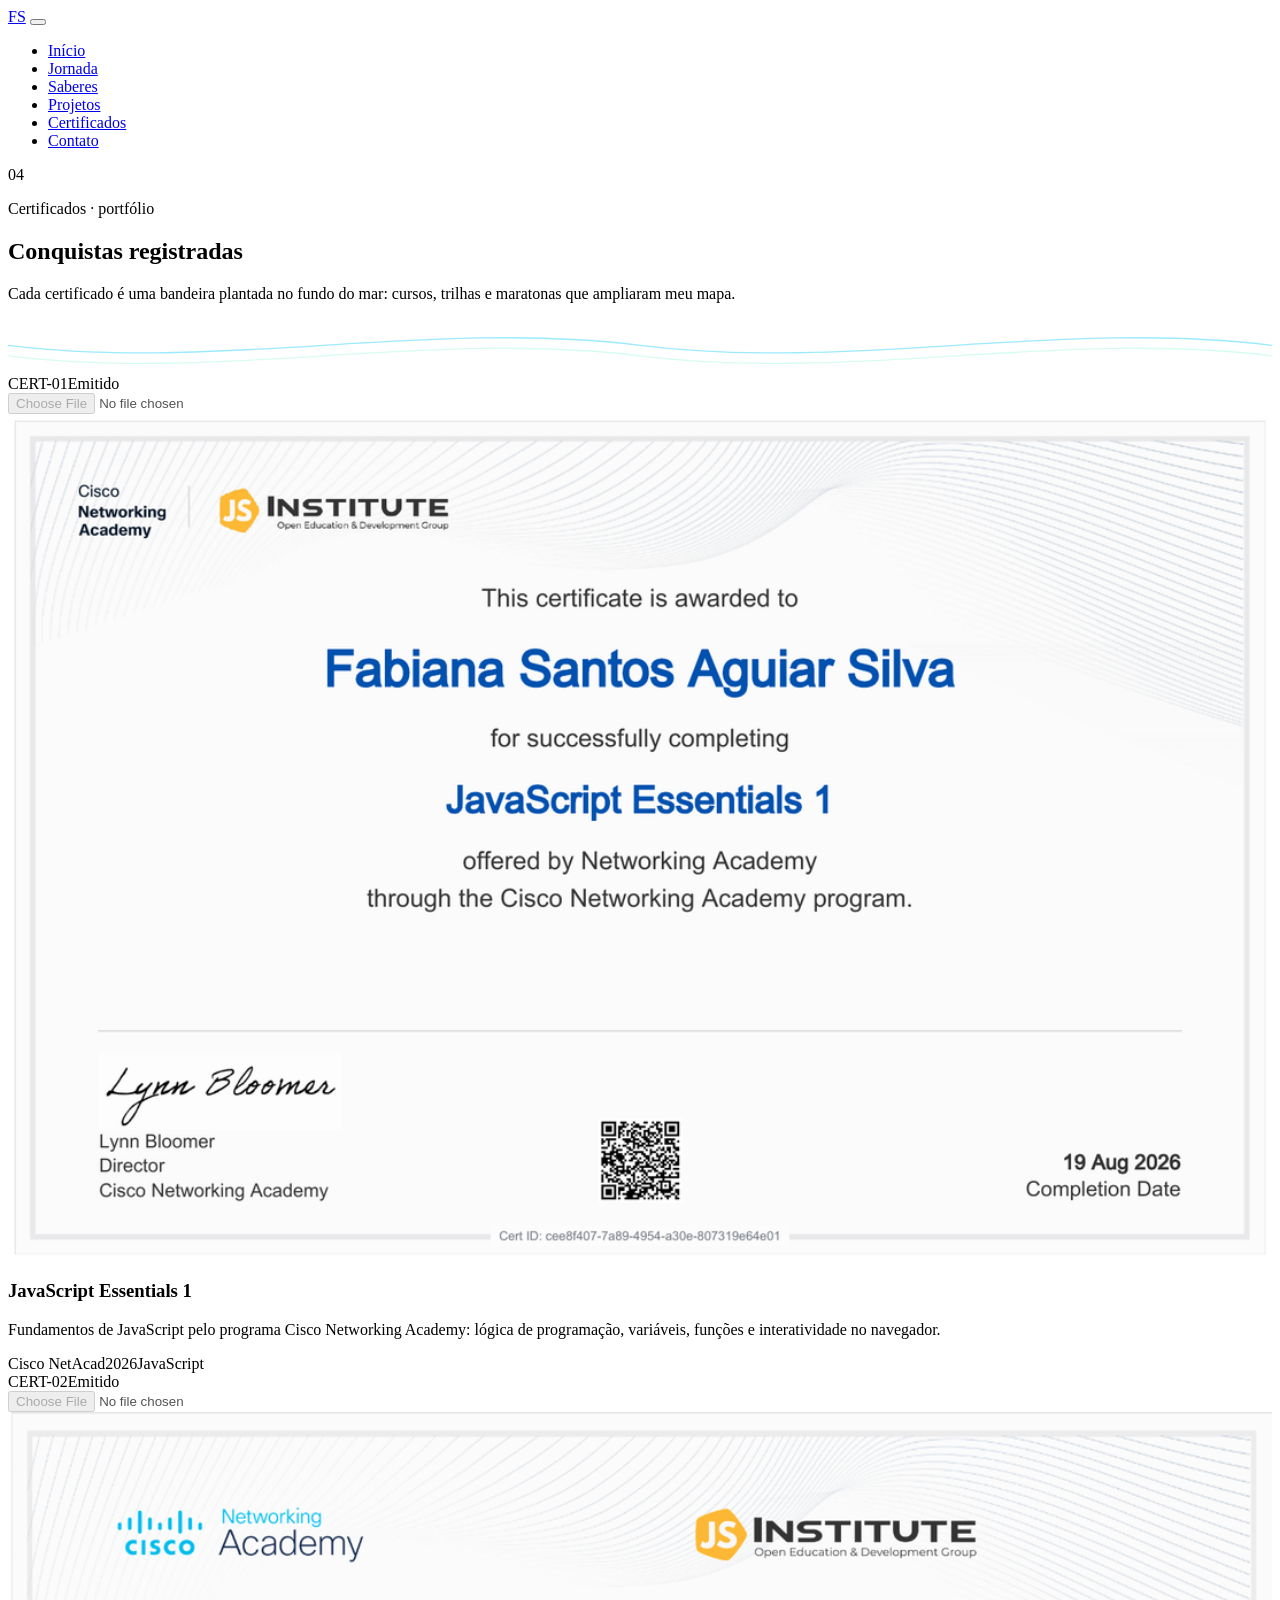
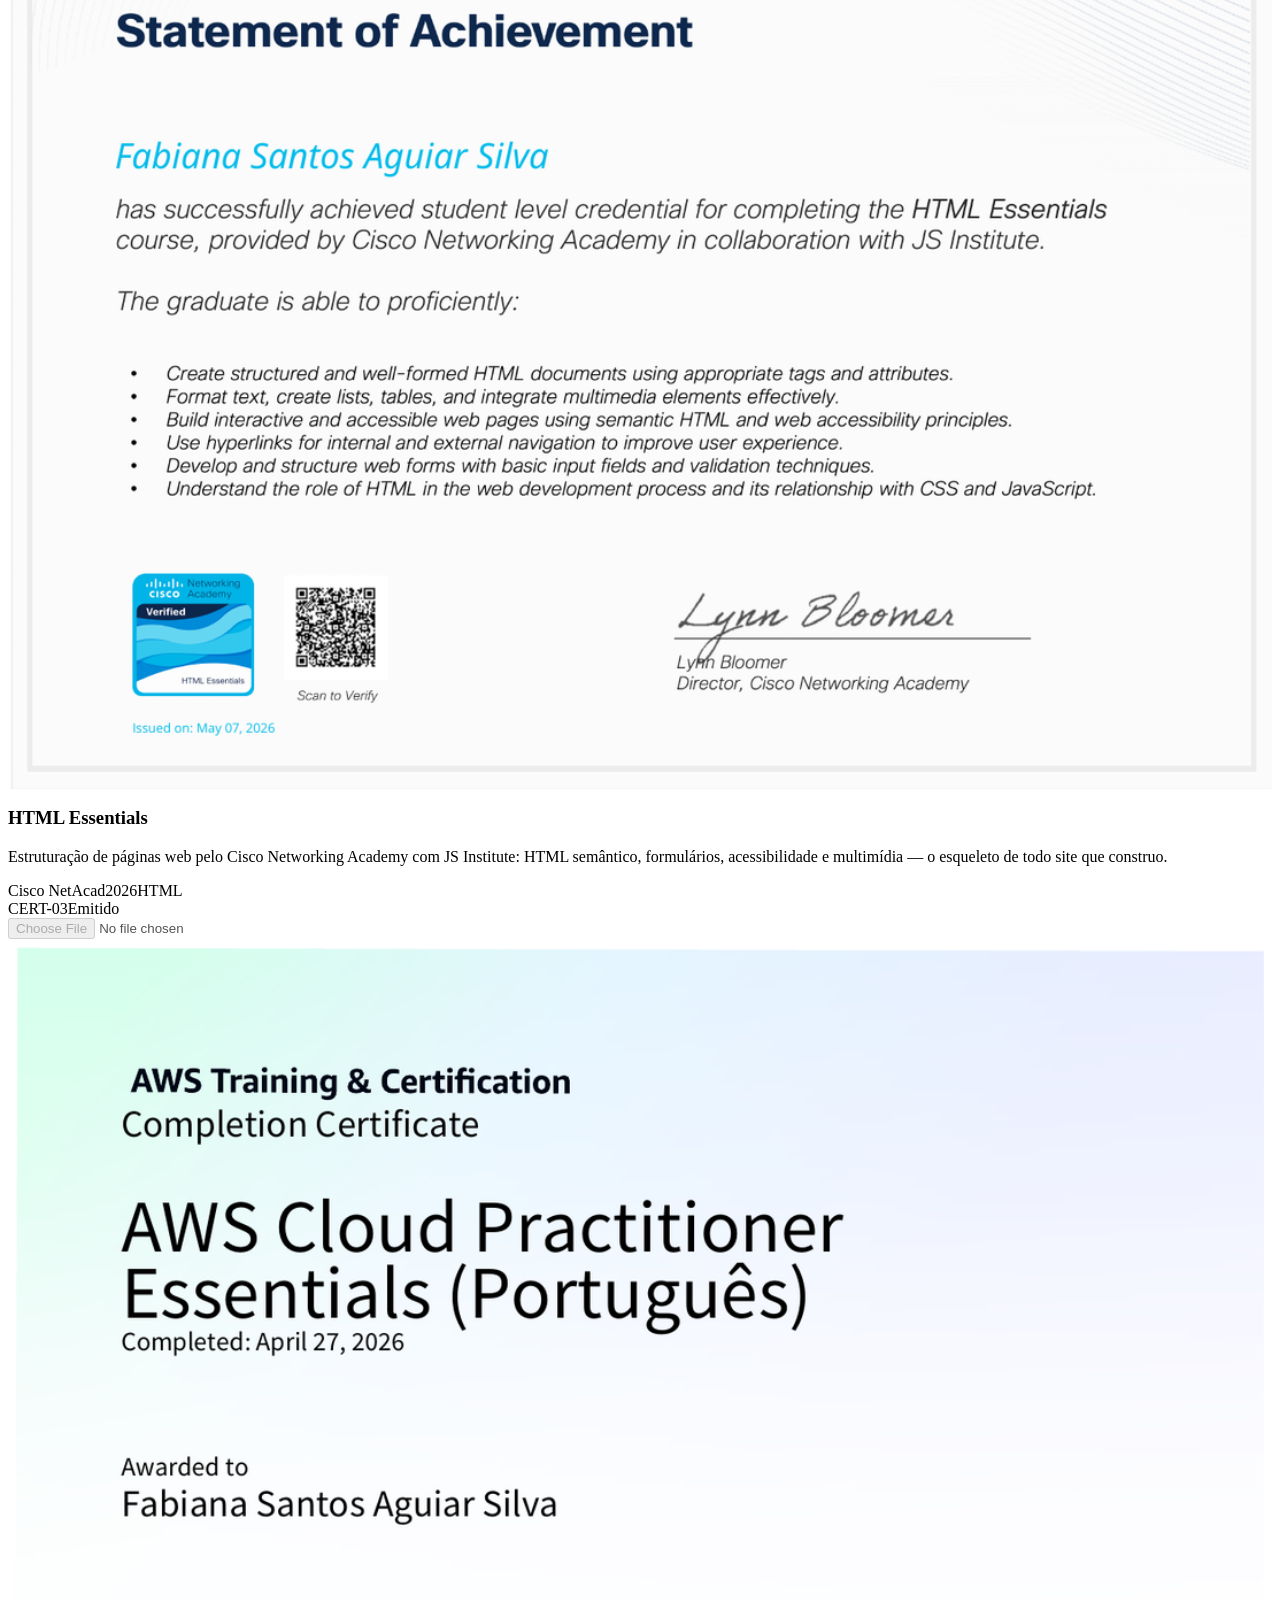
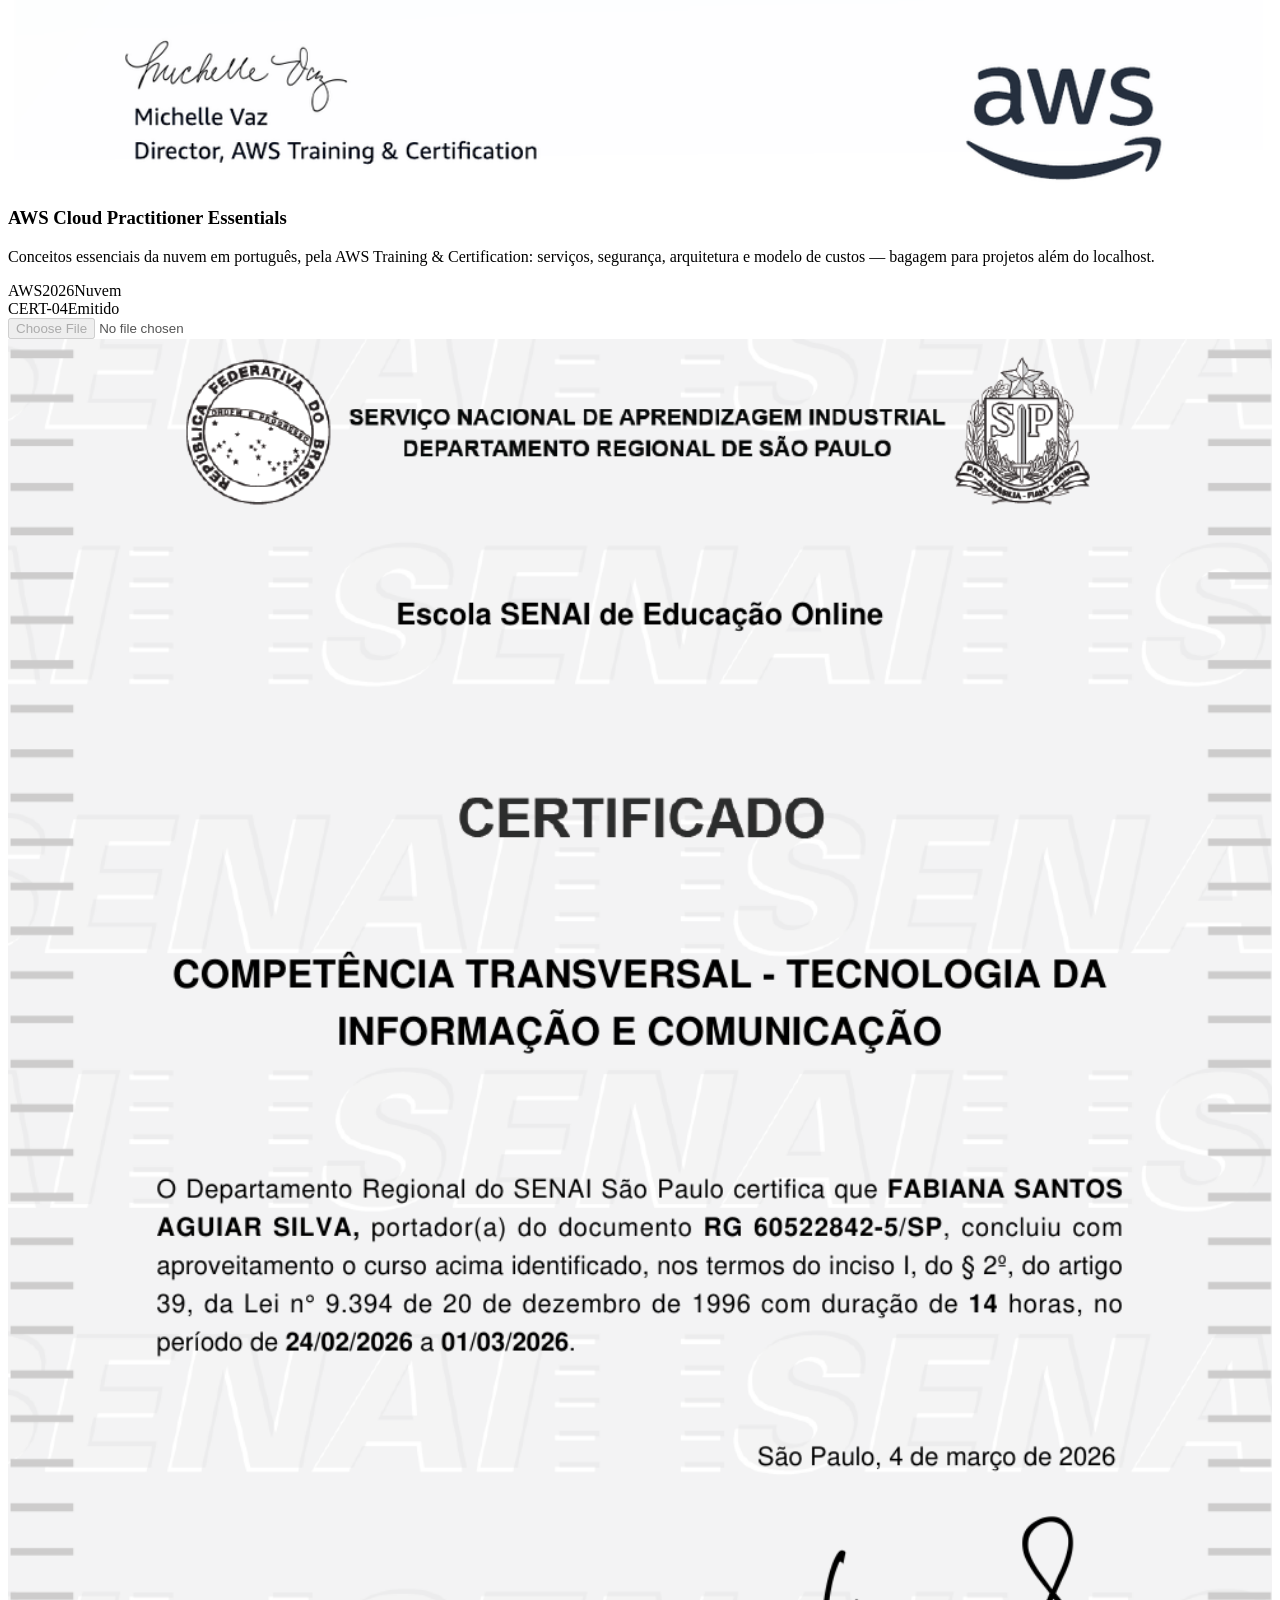
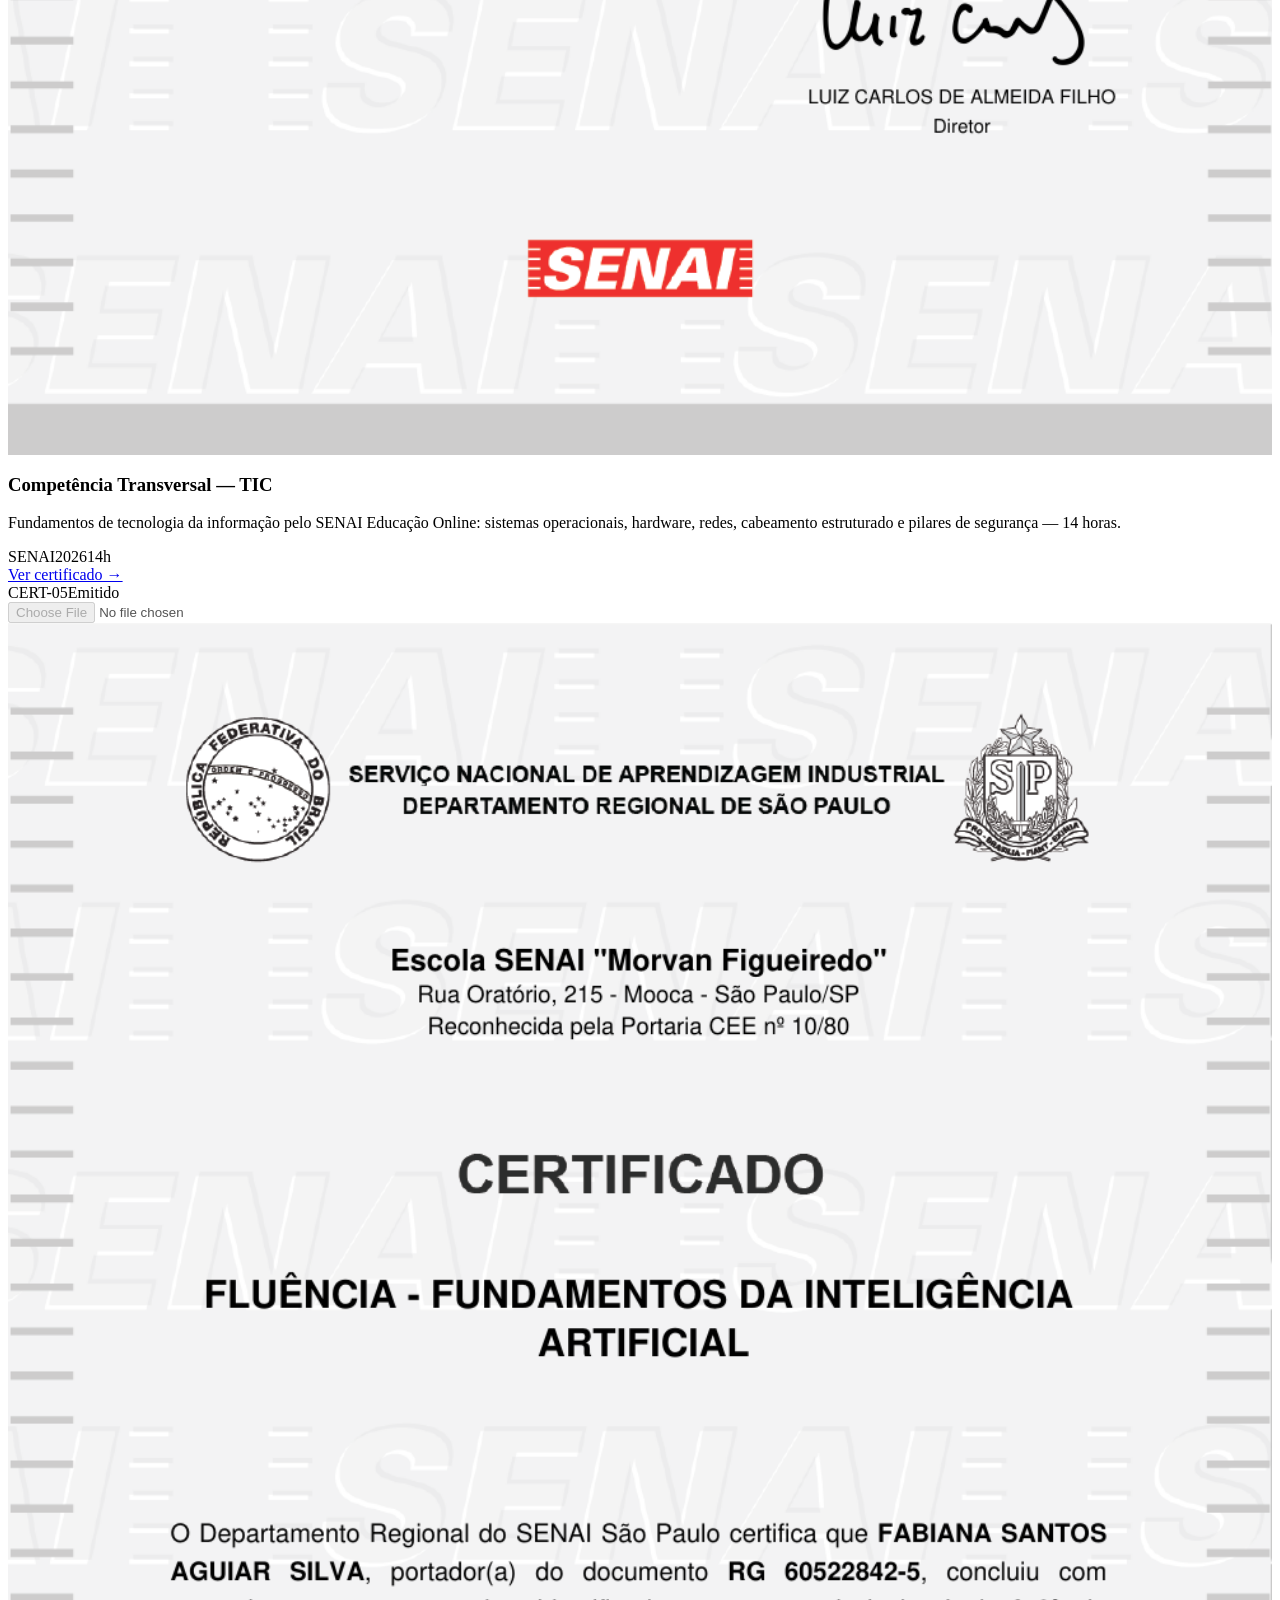
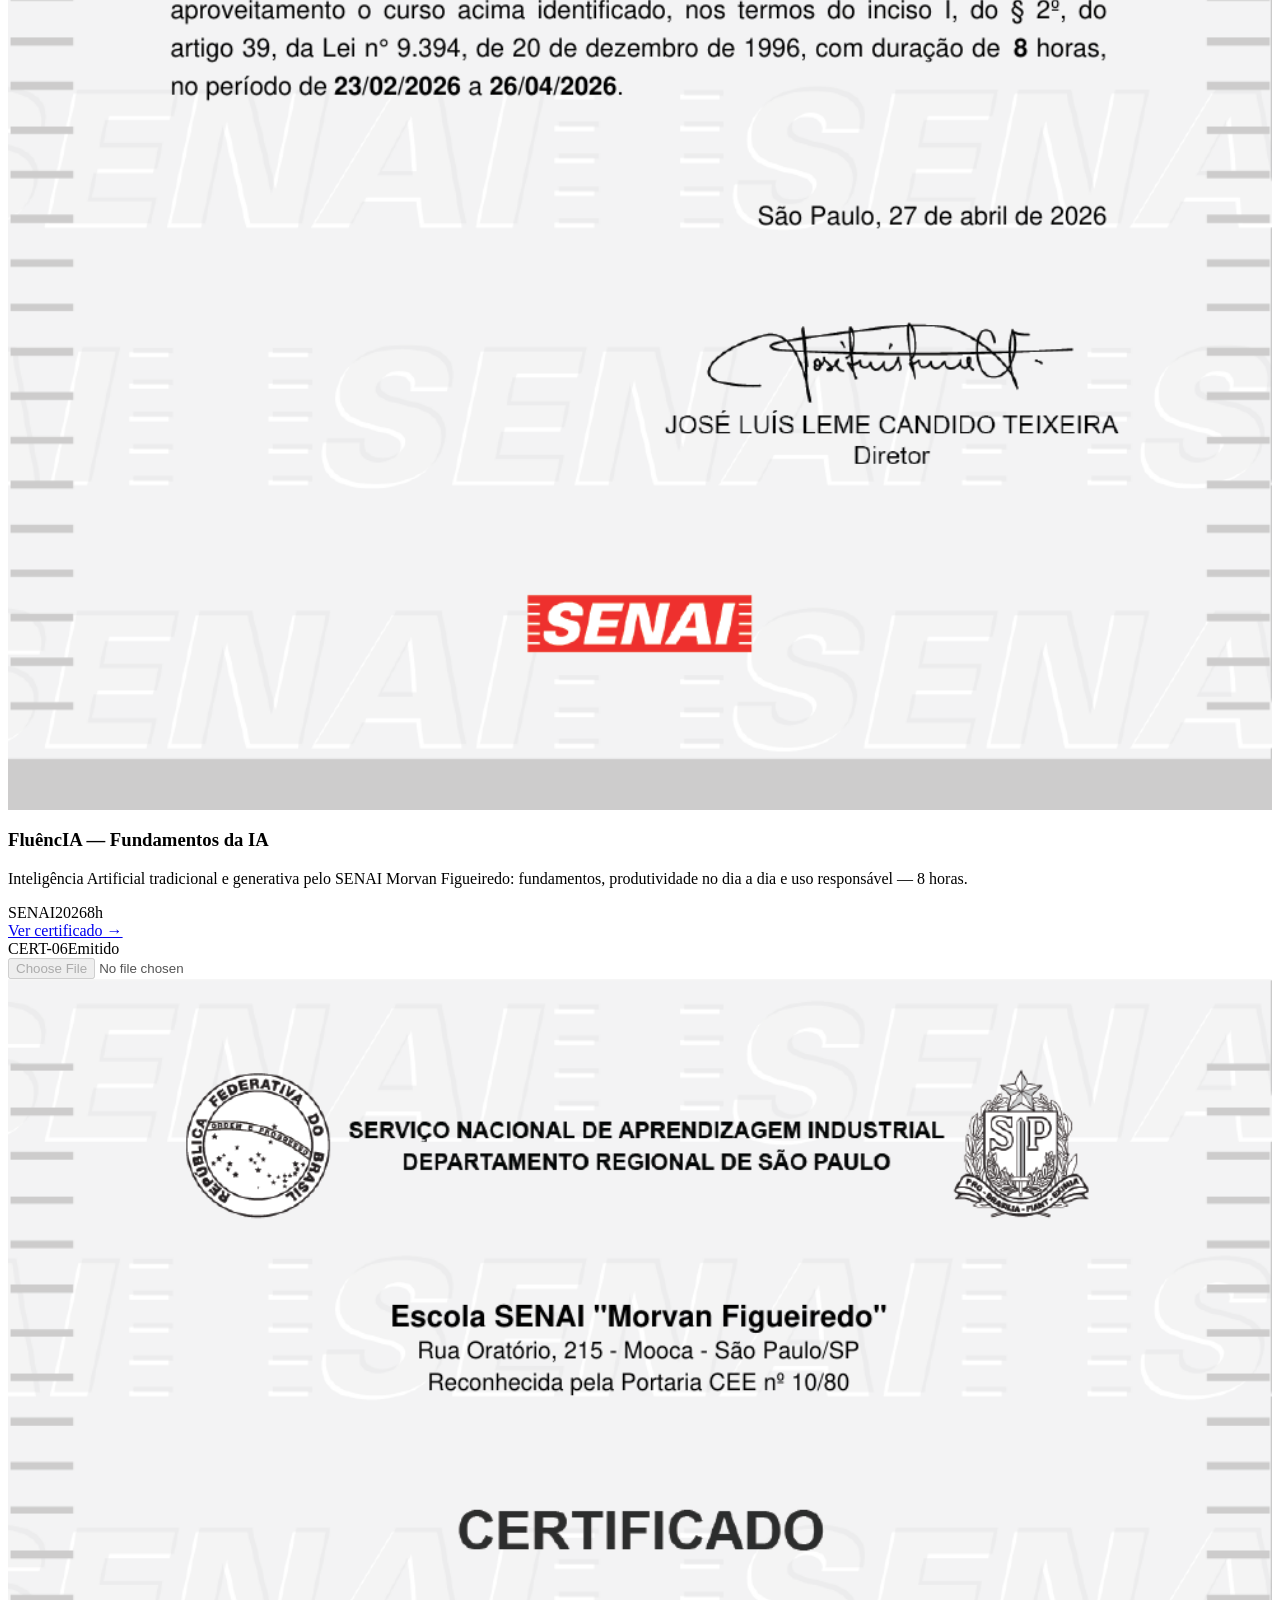
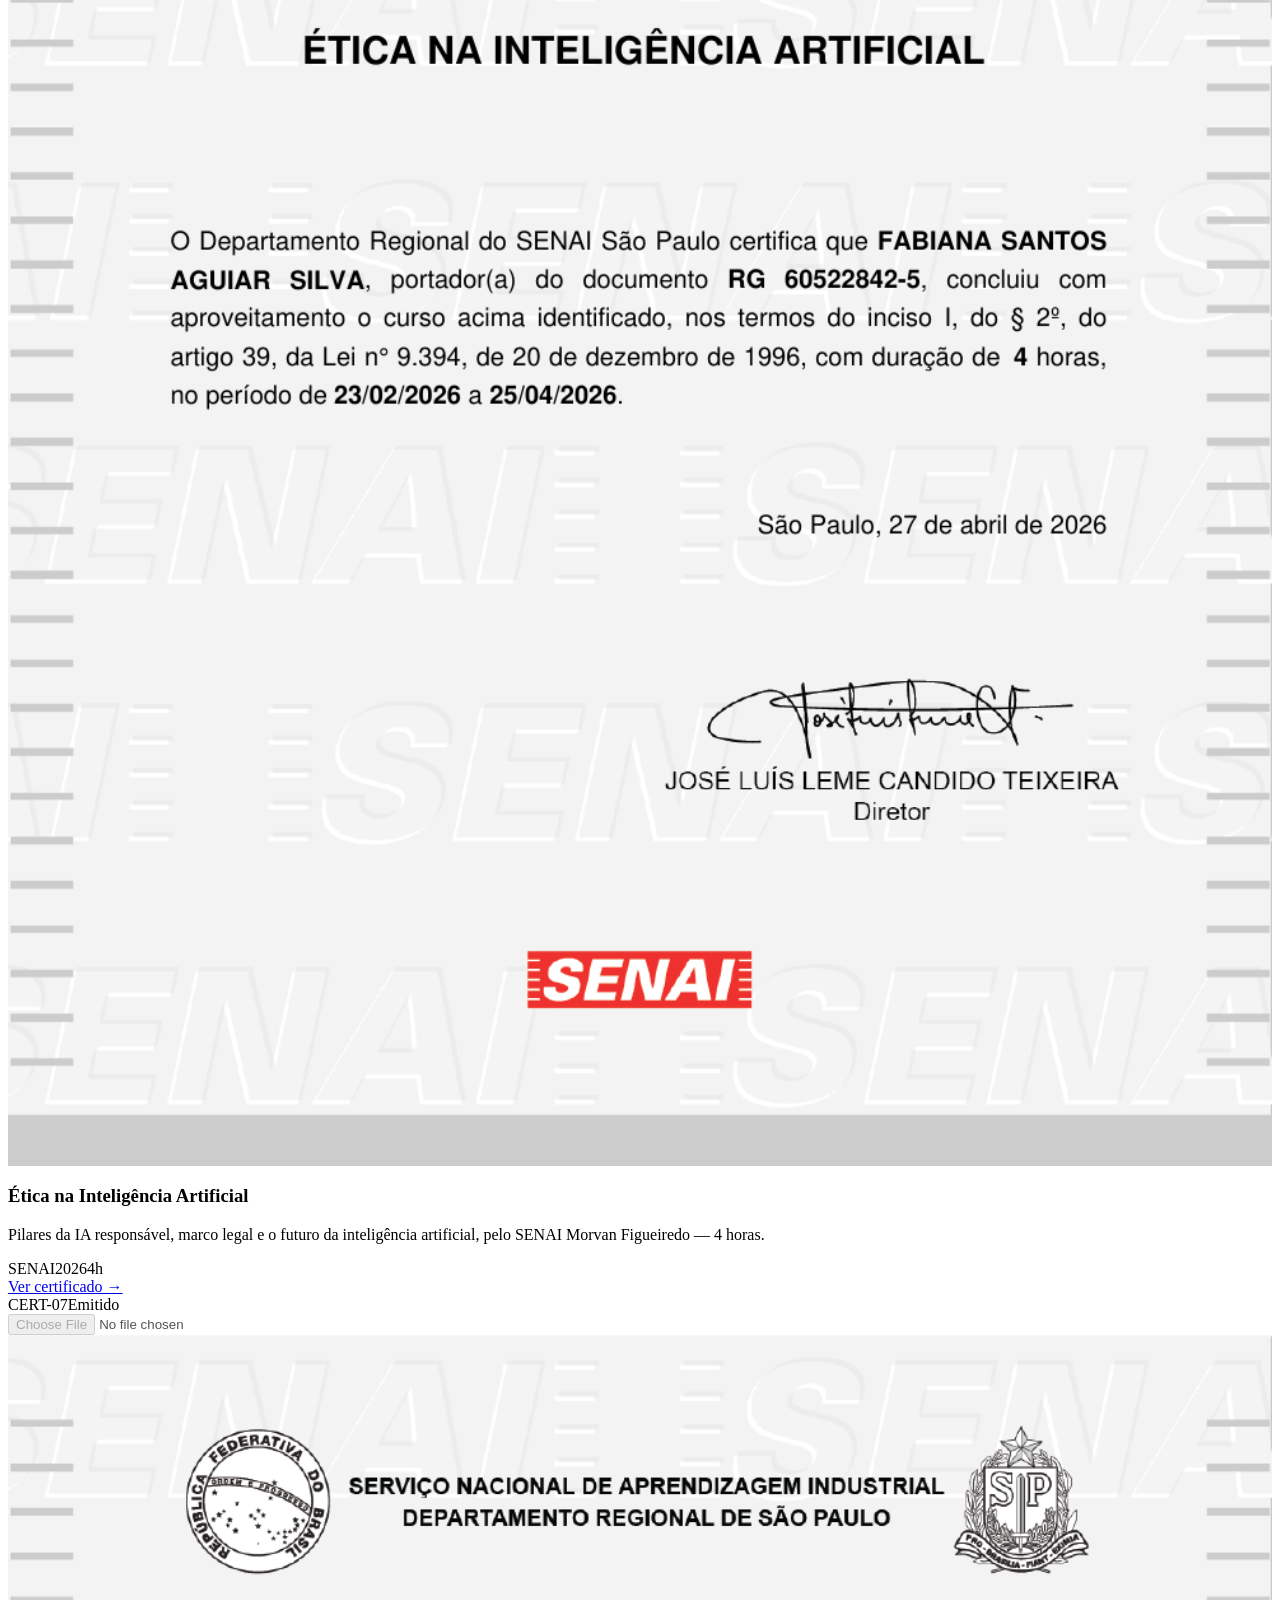
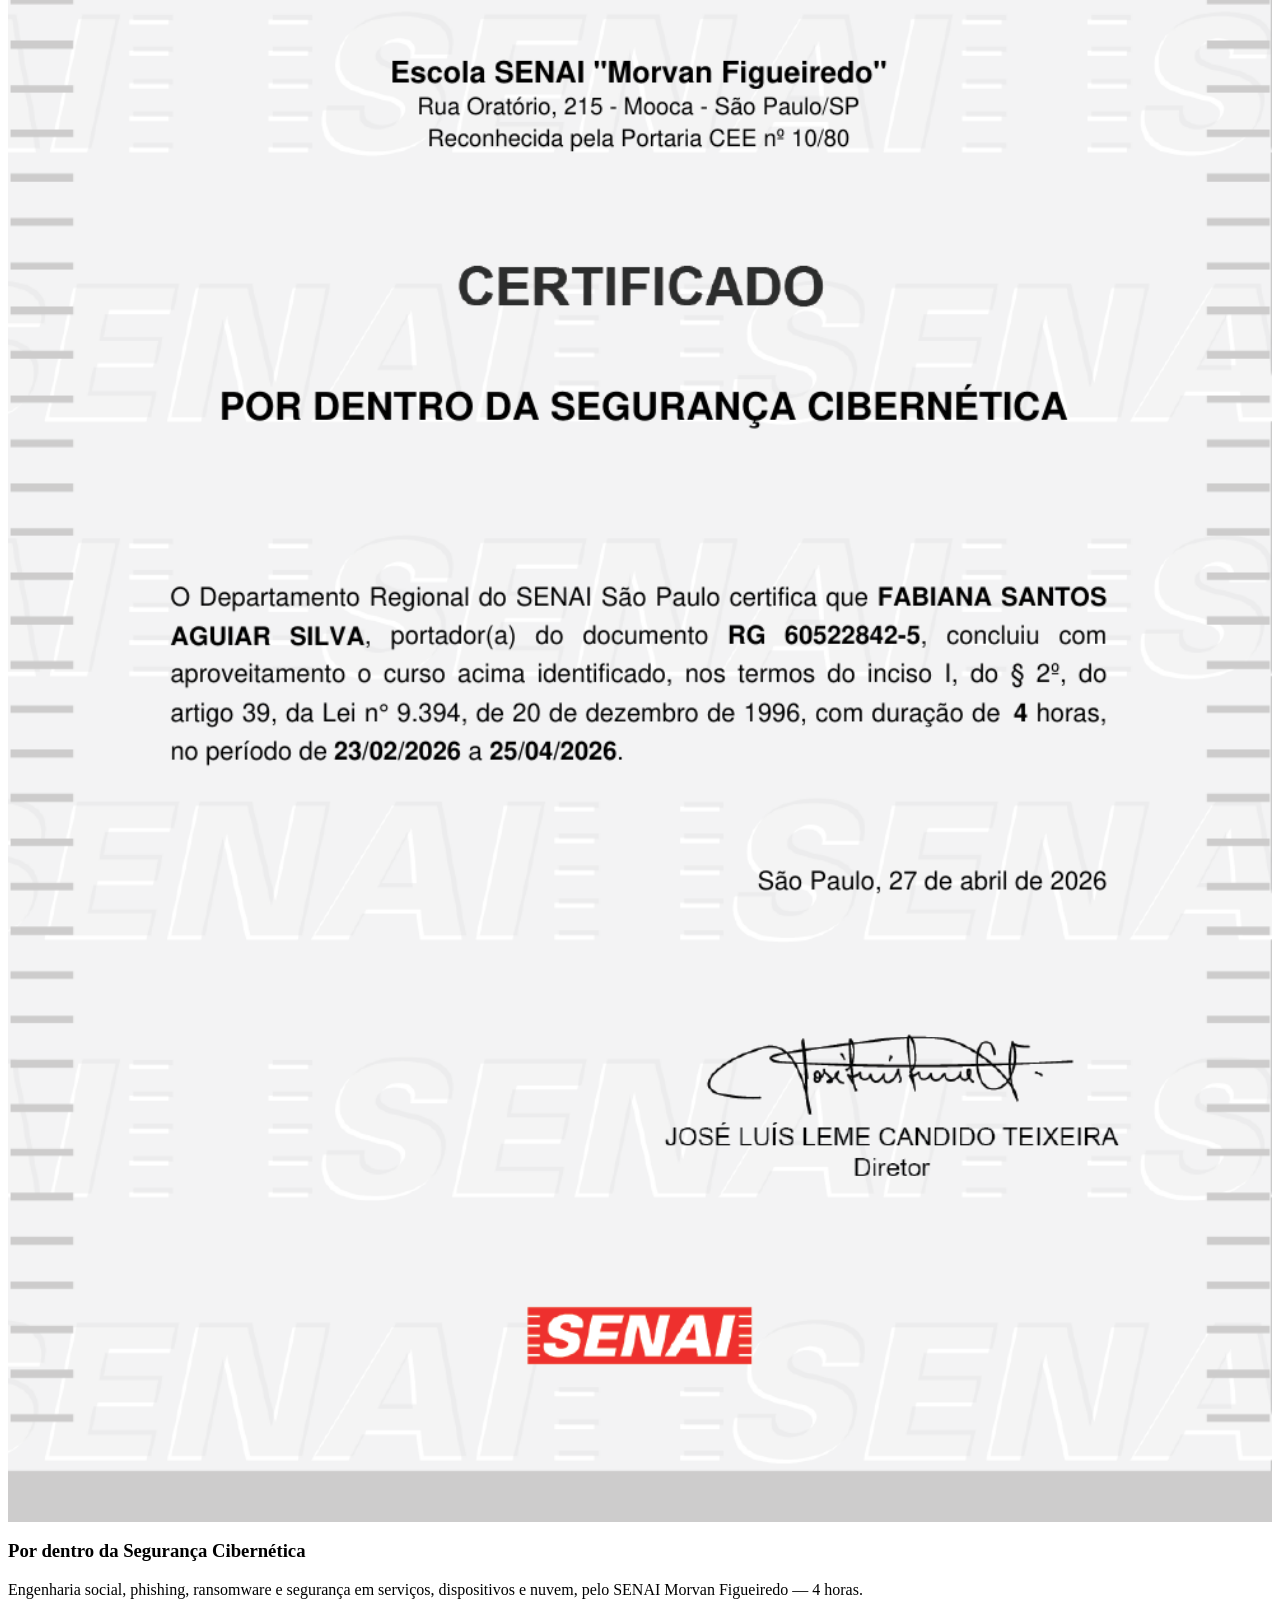
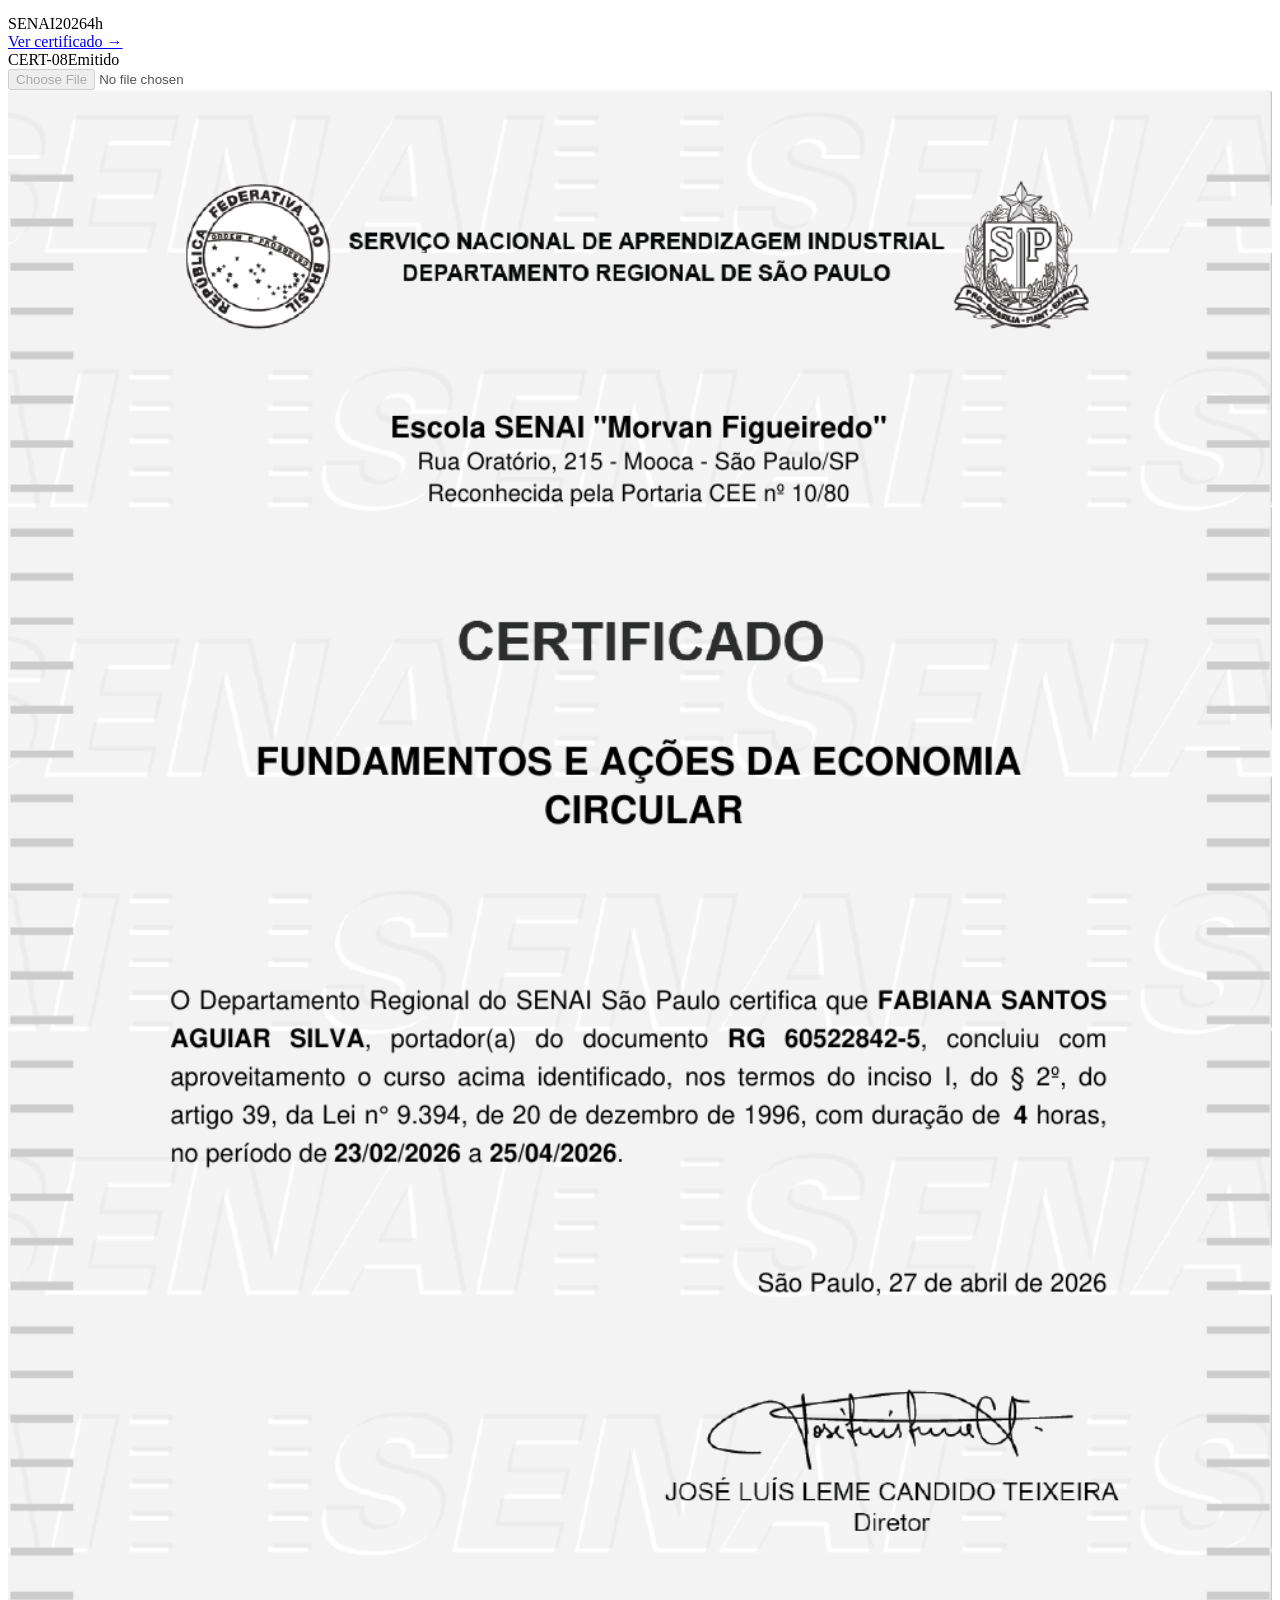
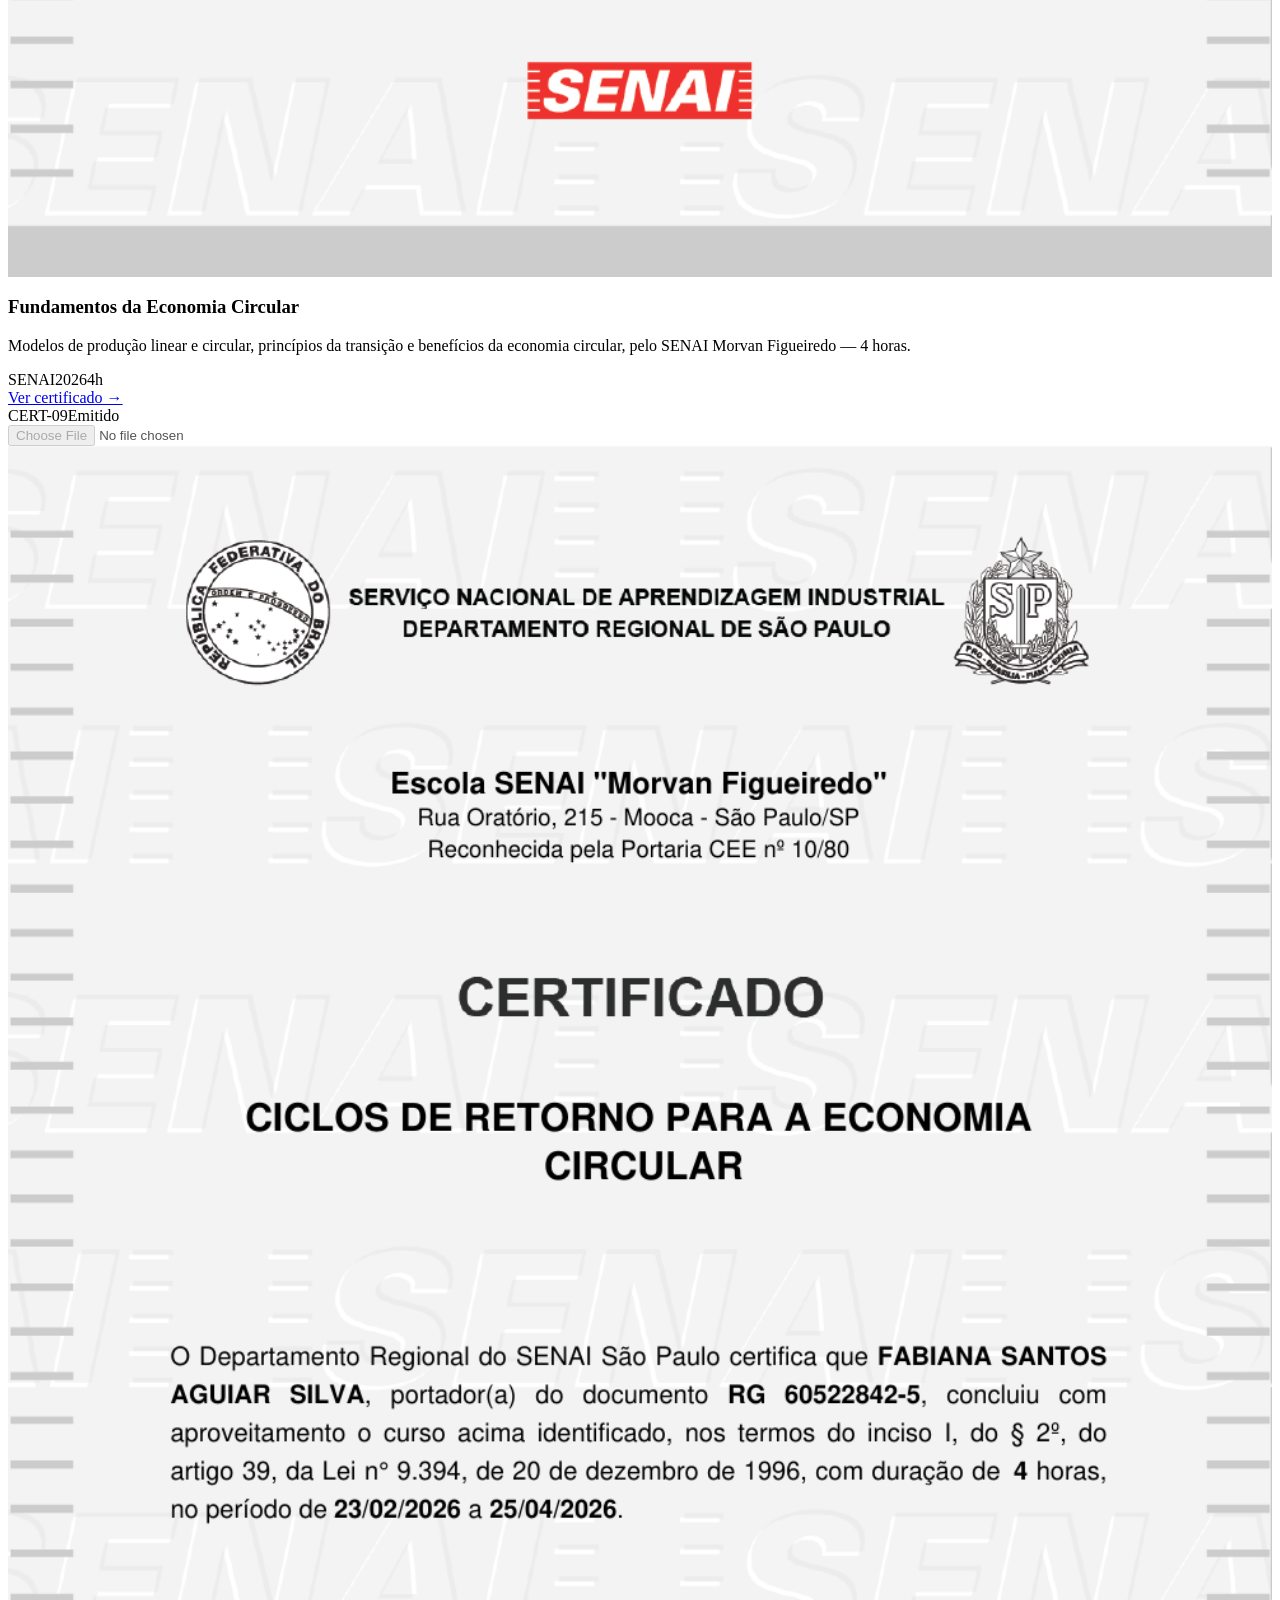
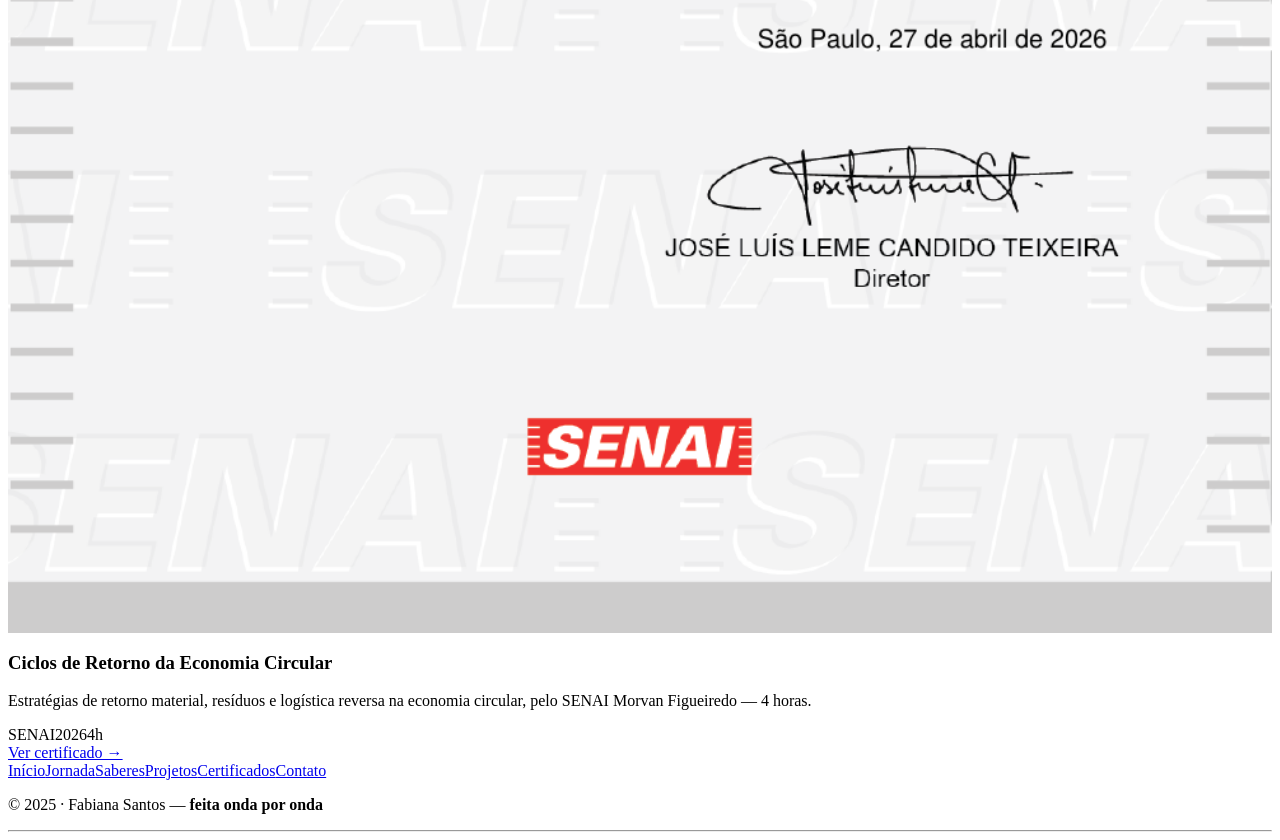
==== certificados.html @ b96bbedb "Add files via upload" ====
<!DOCTYPE html>
<html lang="pt-BR">
<head>
  <meta charset="UTF-8">
  <meta name="viewport" content="width=device-width, initial-scale=1, viewport-fit=cover">
  <title>Certificados · Fabiana Santos</title>
  <link rel="icon" href="data:image/svg+xml,%3Csvg xmlns='http://www.w3.org/2000/svg' viewBox='0 0 24 24'%3E%3Crect width='24' height='24' rx='6' fill='%2304081C'/%3E%3Ccircle cx='12' cy='12' r='6' fill='none' stroke='%2339D6FF' stroke-width='2'/%3E%3Ccircle cx='12' cy='12' r='2.5' fill='%237CF5D4'/%3E%3C/svg%3E">
  <link rel="preconnect" href="https://fonts.googleapis.com">
  <link rel="preconnect" href="https://fonts.gstatic.com" crossorigin>
  <link href="https://fonts.googleapis.com/css2?family=Syne:wght@700;800&family=Outfit:wght@300;400;500;600&family=Space+Mono:wght@400;700&display=swap" rel="stylesheet">
  <link rel="stylesheet" href="css/style.css">
</head>
<body>

<nav class="nav-fixa" aria-label="Principal">
  <a class="logo" href="index.html">FS</a>
  <button class="nav-toggle" aria-expanded="false" aria-label="Abrir ou fechar o menu"><span></span><span></span><span></span></button>
  <ul class="menu">
    <li><a href="index.html">Início</a></li>
    <li><a href="jornada.html">Jornada</a></li>
    <li><a href="saberes.html">Saberes</a></li>
    <li><a href="projetos.html">Projetos</a></li>
    <li><a href="certificados.html" class="ativo">Certificados</a></li>
    <li><a href="contato.html">Contato</a></li>
  </ul>
</nav>

<main>
  <section class="cab">
    <span class="num-fantasma" aria-hidden="true">04</span>
    <p class="kicker">Certificados · portfólio</p>
    <h1>Conquistas <span class="grad">registradas</span></h1>
    <p class="sub">Cada certificado é uma bandeira plantada no fundo do mar: cursos, trilhas e maratonas que ampliaram meu mapa.</p>
    <svg class="ondas" viewBox="0 0 1440 60" preserveAspectRatio="none" aria-hidden="true">
      <path d="M0 30 C240 60 480 0 720 30 C960 60 1200 0 1440 30" fill="none" stroke="#39D6FF" stroke-width="1.5" opacity=".5"/>
      <path d="M0 42 C240 72 480 12 720 42 C960 72 1200 12 1440 42" fill="none" stroke="#7CF5D4" stroke-width="1.5" opacity=".3"/>
    </svg>
  </section>

  <section class="wrap">
    <div class="obras" data-stagger>
      <article class="obra">
        <div class="obra-topo"><span class="id">CERT-01</span><span class="pill"><i></i>Emitido</span></div>
        <label class="photo" style="cursor:default">
          <input type="file" accept="image/*">
          <img src="cert-js.png" alt="Certificado JavaScript Essentials 1 — Cisco Networking Academy" style="width:100%;height:100%;object-fit:cover;object-position:center;border-radius:inherit;display:block">
        </label>
        <div class="obra-corpo">
          <h3>JavaScript Essentials 1</h3>
          <p>Fundamentos de JavaScript pelo programa Cisco Networking Academy: lógica de programação, variáveis, funções e interatividade no navegador.</p>
          <div class="tags"><span>Cisco NetAcad</span><span>2026</span><span>JavaScript</span></div>
        </div>
      </article>

      <article class="obra">
        <div class="obra-topo"><span class="id">CERT-02</span><span class="pill"><i></i>Emitido</span></div>
        <label class="photo" style="cursor:default">
          <input type="file" accept="image/*">
          <img src="cert-html.png" alt="Statement of Achievement — HTML Essentials, Cisco Networking Academy e JS Institute" style="width:100%;height:100%;object-fit:cover;object-position:center;border-radius:inherit;display:block">
        </label>
        <div class="obra-corpo">
          <h3>HTML Essentials</h3>
          <p>Estruturação de páginas web pelo Cisco Networking Academy com JS Institute: HTML semântico, formulários, acessibilidade e multimídia — o esqueleto de todo site que construo.</p>
          <div class="tags"><span>Cisco NetAcad</span><span>2026</span><span>HTML</span></div>
        </div>
      </article>

      <article class="obra">
        <div class="obra-topo"><span class="id">CERT-03</span><span class="pill"><i></i>Emitido</span></div>
        <label class="photo" style="cursor:default">
          <input type="file" accept="image/*">
          <img src="cert-aws.png" alt="Certificado AWS Cloud Practitioner Essentials (Português)" style="width:100%;height:100%;object-fit:cover;object-position:center;border-radius:inherit;display:block">
        </label>
        <div class="obra-corpo">
          <h3>AWS Cloud Practitioner Essentials</h3>
          <p>Conceitos essenciais da nuvem em português, pela AWS Training &amp; Certification: serviços, segurança, arquitetura e modelo de custos — bagagem para projetos além do localhost.</p>
          <div class="tags"><span>AWS</span><span>2026</span><span>Nuvem</span></div>
        </div>
      </article>

      <article class="obra">
        <div class="obra-topo"><span class="id">CERT-04</span><span class="pill"><i></i>Emitido</span></div>
        <label class="photo" style="cursor:default">
          <input type="file" accept="image/*">
          <img src="cert-tic.png" alt="Certificado SENAI — Competência Transversal: Tecnologia da Informação e Comunicação" style="width:100%;height:100%;object-fit:contain;object-position:center;border-radius:inherit;display:block">
        </label>
        <div class="obra-corpo">
          <h3>Competência Transversal — TIC</h3>
          <p>Fundamentos de tecnologia da informação pelo SENAI Educação Online: sistemas operacionais, hardware, redes, cabeamento estruturado e pilares de segurança — 14 horas.</p>
          <div class="tags"><span>SENAI</span><span>2026</span><span>14h</span></div>
          <a class="obra-link" href="https://www.sp.senai.br/consulta-certificado?qrcode=00034713/8384397" target="_blank" rel="noopener">Ver certificado →</a>
        </div>
      </article>

      <article class="obra">
        <div class="obra-topo"><span class="id">CERT-05</span><span class="pill"><i></i>Emitido</span></div>
        <label class="photo" style="cursor:default">
          <input type="file" accept="image/*">
          <img src="cert-fluencia.png" alt="Certificado SENAI — Fluência: Fundamentos da Inteligência Artificial" style="width:100%;height:100%;object-fit:contain;object-position:center;border-radius:inherit;display:block">
        </label>
        <div class="obra-corpo">
          <h3>FluêncIA — Fundamentos da IA</h3>
          <p>Inteligência Artificial tradicional e generativa pelo SENAI Morvan Figueiredo: fundamentos, produtividade no dia a dia e uso responsável — 8 horas.</p>
          <div class="tags"><span>SENAI</span><span>2026</span><span>8h</span></div>
          <a class="obra-link" href="https://www.sp.senai.br/consulta-certificado?qrcode=00052/8384397" target="_blank" rel="noopener">Ver certificado →</a>
        </div>
      </article>

      <article class="obra">
        <div class="obra-topo"><span class="id">CERT-06</span><span class="pill"><i></i>Emitido</span></div>
        <label class="photo" style="cursor:default">
          <input type="file" accept="image/*">
          <img src="cert-etica.png" alt="Certificado SENAI — Ética na Inteligência Artificial" style="width:100%;height:100%;object-fit:contain;object-position:center;border-radius:inherit;display:block">
        </label>
        <div class="obra-corpo">
          <h3>Ética na Inteligência Artificial</h3>
          <p>Pilares da IA responsável, marco legal e o futuro da inteligência artificial, pelo SENAI Morvan Figueiredo — 4 horas.</p>
          <div class="tags"><span>SENAI</span><span>2026</span><span>4h</span></div>
          <a class="obra-link" href="https://www.sp.senai.br/consulta-certificado?qrcode=00054/8384397" target="_blank" rel="noopener">Ver certificado →</a>
        </div>
      </article>

      <article class="obra">
        <div class="obra-topo"><span class="id">CERT-07</span><span class="pill"><i></i>Emitido</span></div>
        <label class="photo" style="cursor:default">
          <input type="file" accept="image/*">
          <img src="cert-seguranca.png" alt="Certificado SENAI — Por dentro da Segurança Cibernética" style="width:100%;height:100%;object-fit:contain;object-position:center;border-radius:inherit;display:block">
        </label>
        <div class="obra-corpo">
          <h3>Por dentro da Segurança Cibernética</h3>
          <p>Engenharia social, phishing, ransomware e segurança em serviços, dispositivos e nuvem, pelo SENAI Morvan Figueiredo — 4 horas.</p>
          <div class="tags"><span>SENAI</span><span>2026</span><span>4h</span></div>
          <a class="obra-link" href="https://www.sp.senai.br/consulta-certificado?qrcode=00055/8384397" target="_blank" rel="noopener">Ver certificado →</a>
        </div>
      </article>

      <article class="obra">
        <div class="obra-topo"><span class="id">CERT-08</span><span class="pill"><i></i>Emitido</span></div>
        <label class="photo" style="cursor:default">
          <input type="file" accept="image/*">
          <img src="cert-econ1.png" alt="Certificado SENAI — Fundamentos e Ações da Economia Circular" style="width:100%;height:100%;object-fit:contain;object-position:center;border-radius:inherit;display:block">
        </label>
        <div class="obra-corpo">
          <h3>Fundamentos da Economia Circular</h3>
          <p>Modelos de produção linear e circular, princípios da transição e benefícios da economia circular, pelo SENAI Morvan Figueiredo — 4 horas.</p>
          <div class="tags"><span>SENAI</span><span>2026</span><span>4h</span></div>
          <a class="obra-link" href="https://www.sp.senai.br/consulta-certificado?qrcode=00063/8384397" target="_blank" rel="noopener">Ver certificado →</a>
        </div>
      </article>

      <article class="obra">
        <div class="obra-topo"><span class="id">CERT-09</span><span class="pill"><i></i>Emitido</span></div>
        <label class="photo" style="cursor:default">
          <input type="file" accept="image/*">
          <img src="cert-econ2.png" alt="Certificado SENAI — Ciclos de Retorno para a Economia Circular" style="width:100%;height:100%;object-fit:contain;object-position:center;border-radius:inherit;display:block">
        </label>
        <div class="obra-corpo">
          <h3>Ciclos de Retorno da Economia Circular</h3>
          <p>Estratégias de retorno material, resíduos e logística reversa na economia circular, pelo SENAI Morvan Figueiredo — 4 horas.</p>
          <div class="tags"><span>SENAI</span><span>2026</span><span>4h</span></div>
          <a class="obra-link" href="https://www.sp.senai.br/consulta-certificado?qrcode=00064/8384397" target="_blank" rel="noopener">Ver certificado →</a>
        </div>
      </article>
    </div>
  </section>
</main>

<footer class="rodape">
  <nav class="rodape-nav" aria-label="Rodapé">
    <a href="index.html">Início</a><a href="jornada.html">Jornada</a><a href="saberes.html">Saberes</a><a href="projetos.html">Projetos</a><a href="certificados.html">Certificados</a><a href="contato.html">Contato</a>
  </nav>
  <p class="creditos">© <span data-ano>2025</span> · Fabiana Santos — <b>feita onda por onda</b></p>
  <hr class="fio">
</footer>

<script src="js/main.js"></script>
<script>
  /* Imagens fixas no código: desliga os seletores de arquivo dos cards */
  document.querySelectorAll('.photo input[type="file"]').forEach(function (inp) { inp.disabled = true; });
</script>
</body>
</html>
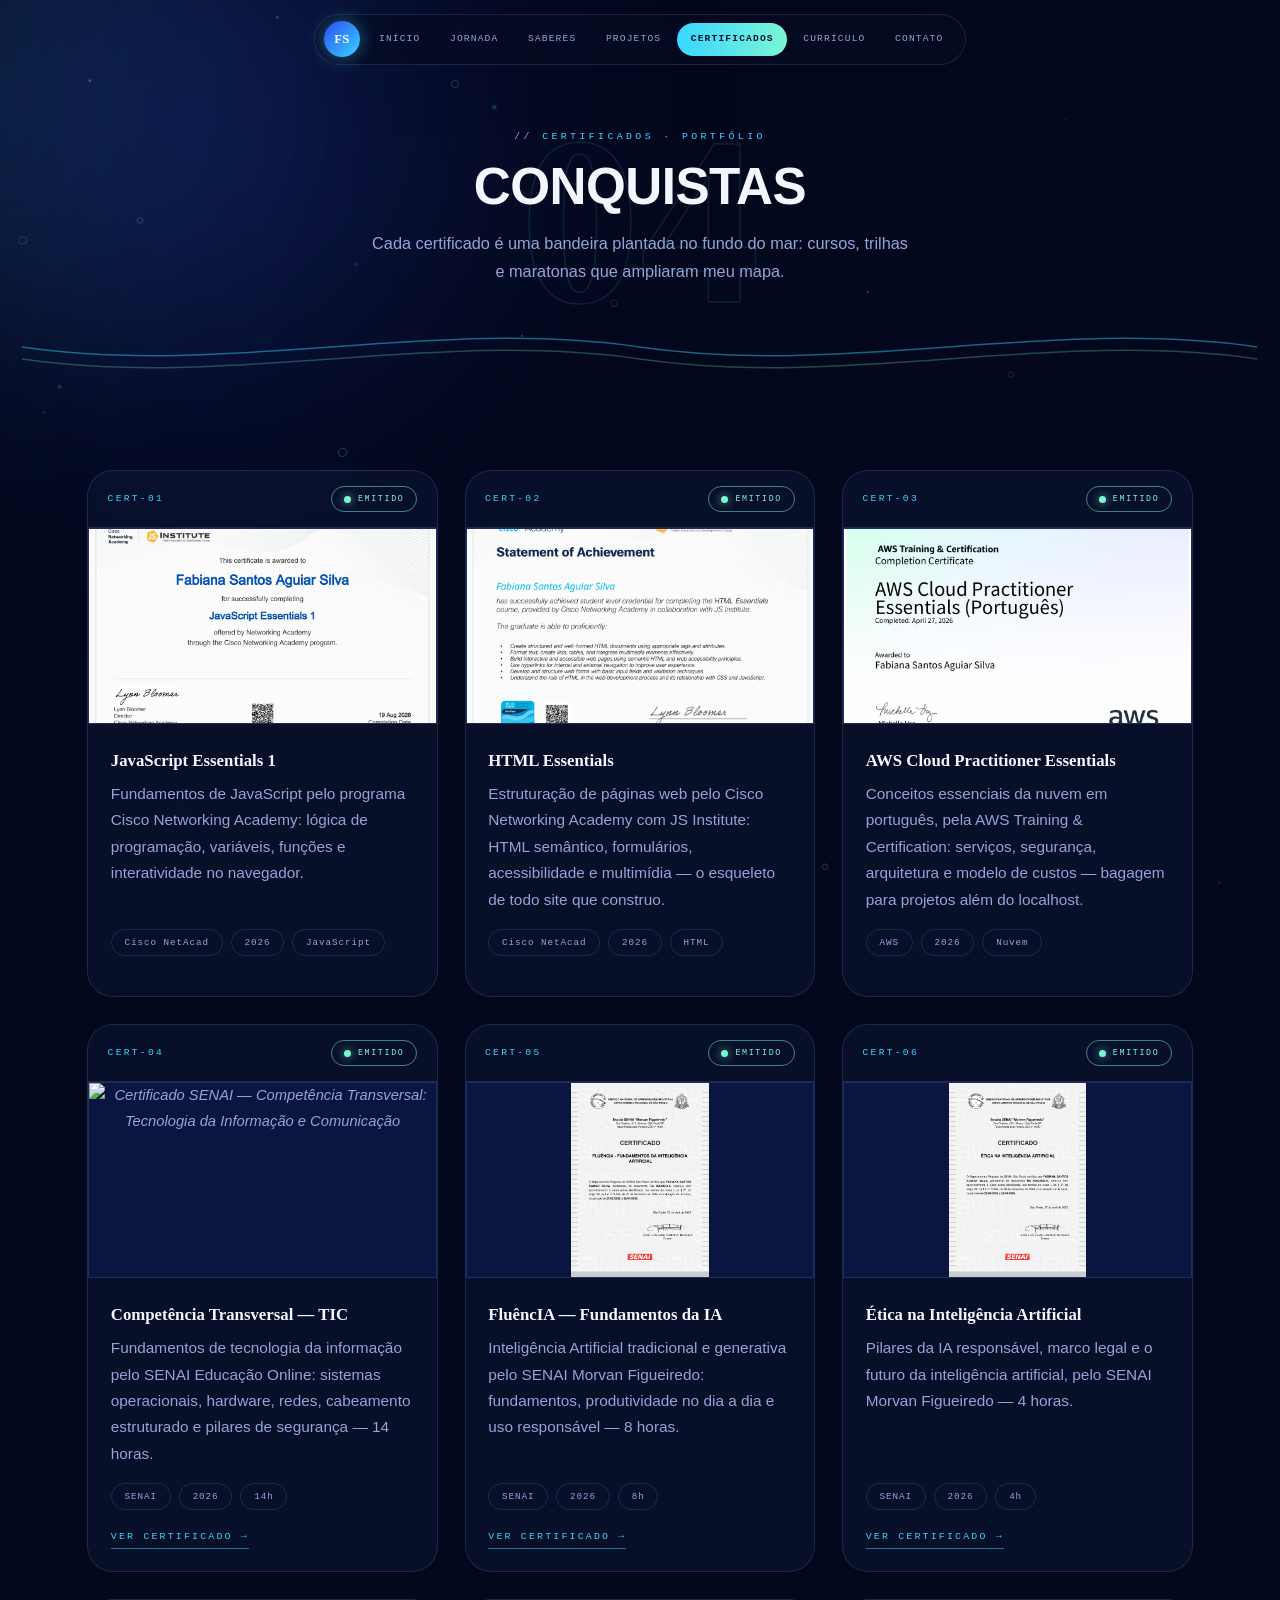
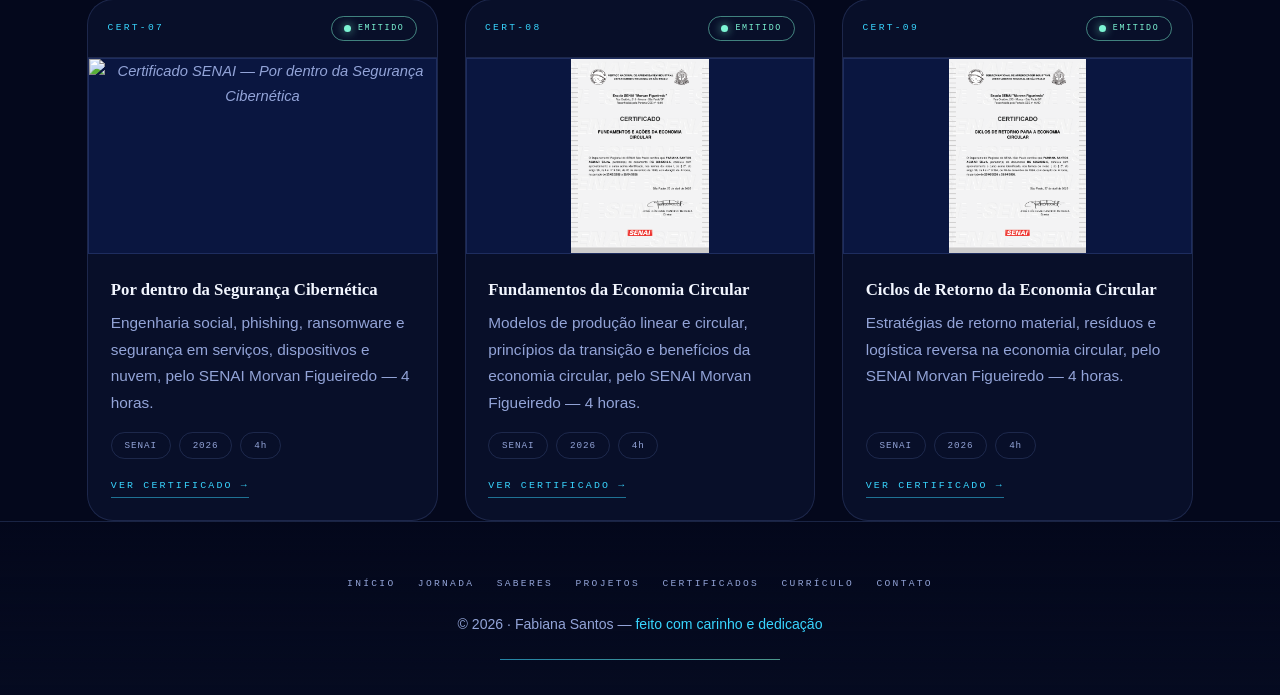
==== commit ba1b2c1d: "Add files via upload" ====
--- a/certificados.html
+++ b/certificados.html
@@ -21,6 +21,7 @@
     <li><a href="saberes.html">Saberes</a></li>
     <li><a href="projetos.html">Projetos</a></li>
     <li><a href="certificados.html" class="ativo">Certificados</a></li>
+    <li><a href="curriculo.html">Currículo</a></li>
     <li><a href="contato.html">Contato</a></li>
   </ul>
 </nav>
@@ -29,7 +30,7 @@
   <section class="cab">
     <span class="num-fantasma" aria-hidden="true">04</span>
     <p class="kicker">Certificados · portfólio</p>
-    <h1>Conquistas <span class="grad">registradas</span></h1>
+    <h1>Conquistas <span class="grad"></span></h1>
     <p class="sub">Cada certificado é uma bandeira plantada no fundo do mar: cursos, trilhas e maratonas que ampliaram meu mapa.</p>
     <svg class="ondas" viewBox="0 0 1440 60" preserveAspectRatio="none" aria-hidden="true">
       <path d="M0 30 C240 60 480 0 720 30 C960 60 1200 0 1440 30" fill="none" stroke="#39D6FF" stroke-width="1.5" opacity=".5"/>
@@ -167,9 +168,9 @@
 
 <footer class="rodape">
   <nav class="rodape-nav" aria-label="Rodapé">
-    <a href="index.html">Início</a><a href="jornada.html">Jornada</a><a href="saberes.html">Saberes</a><a href="projetos.html">Projetos</a><a href="certificados.html">Certificados</a><a href="contato.html">Contato</a>
+    <a href="index.html">Início</a><a href="jornada.html">Jornada</a><a href="saberes.html">Saberes</a><a href="projetos.html">Projetos</a><a href="certificados.html">Certificados</a><a href="curriculo.html">Currículo</a><a href="contato.html">Contato</a>
   </nav>
-  <p class="creditos">© <span data-ano>2025</span> · Fabiana Santos — <b>feita onda por onda</b></p>
+  <p class="creditos">© <span data-ano>2026</span> · Fabiana Santos — <b>feito com carinho e dedicação</b></p>
   <hr class="fio">
 </footer>
 
@@ -179,4 +180,4 @@
   document.querySelectorAll('.photo input[type="file"]').forEach(function (inp) { inp.disabled = true; });
 </script>
 </body>
-</html>+</html>
--- a/css/style.css
+++ b/css/style.css
@@ -0,0 +1,280 @@
+/* ==========================================================================
+   FABIANA SANTOS · MARÉ — Ocean Neon (final)
+   Syne (display) · Outfit (texto) · Space Mono (código/etiquetas)
+   ========================================================================== */
+:root{
+  --noite:#04081C; --noite2:#070D28;
+  --royal:#2B4BF2; --ciano:#39D6FF; --menta:#7CF5D4; --violeta:#8B7CFF;
+  --perola:#F2F6FF; --muted:#93A4D8;
+  --glass:rgba(13,22,54,.55); --borda:rgba(140,165,255,.16);
+  --grad:linear-gradient(90deg,#39D6FF,#7CF5D4);
+  --grad2:linear-gradient(135deg,#2B4BF2,#39D6FF);
+  --sombra:0 30px 70px -25px rgba(0,0,0,.8);
+  --mono:'Space Mono',monospace;
+}
+*,*::before,*::after{box-sizing:border-box}
+html{scroll-behavior:smooth}
+body{
+  margin:0;min-height:100vh;display:flex;flex-direction:column;
+  color:var(--perola);background:var(--noite);
+  font-family:'Outfit',sans-serif;font-size:1rem;line-height:1.72;
+  overflow-x:hidden;
+}
+body::before,body::after{content:"";position:fixed;inset:-30%;z-index:0;pointer-events:none;border-radius:50%;filter:blur(130px)}
+body::before{width:60vw;height:60vw;top:-20vw;left:-15vw;background:radial-gradient(circle,rgba(43,75,242,.34),transparent 65%);animation:deriva1 24s ease-in-out infinite alternate}
+body::after{width:55vw;height:55vw;bottom:-18vw;right:-12vw;background:radial-gradient(circle,rgba(57,214,232,.16),transparent 65%);animation:deriva2 30s ease-in-out infinite alternate}
+@keyframes deriva1{to{transform:translate(9vw,7vh) scale(1.15)}}
+@keyframes deriva2{to{transform:translate(-8vw,-6vh) scale(1.1)}}
+main{flex:1;position:relative;z-index:2}
+h1,h2{font-family:'Syne',sans-serif;font-weight:800;line-height:1.08;letter-spacing:-.01em;color:var(--perola);margin:0}
+a{color:inherit}
+img{max-width:100%}
+::selection{background:rgba(57,214,255,.4);color:#fff}
+::-webkit-scrollbar{width:10px}
+::-webkit-scrollbar-track{background:var(--noite)}
+::-webkit-scrollbar-thumb{background:#1B2C63;border-radius:8px}
+::-webkit-scrollbar-thumb:hover{background:var(--ciano)}
+:focus-visible{outline:2px solid var(--ciano);outline-offset:3px;border-radius:4px}
+[contenteditable]{border-bottom:1px dashed transparent;border-radius:2px;transition:.25s}
+[contenteditable]:hover{background:rgba(57,214,255,.07);border-bottom-color:rgba(57,214,255,.4)}
+[contenteditable]:focus{outline:none;background:rgba(57,214,255,.06);border-bottom-color:var(--ciano)}
+.wrap{width:min(1150px,100%);margin:0 auto;padding:0 1.4rem}
+.grad{background:var(--grad);-webkit-background-clip:text;background-clip:text;color:transparent}
+.kicker{font-family:var(--mono);font-size:.62rem;letter-spacing:.34em;text-transform:uppercase;color:var(--ciano);margin:0 0 .9rem}
+.kicker::before{content:"// ";color:var(--muted)}
+
+/* ---------- pílula de navegação ---------- */
+.nav-fixa{position:fixed;top:14px;left:50%;transform:translateX(-50%);z-index:90;display:flex;align-items:center;gap:.35rem;padding:.4rem .5rem .4rem .55rem;background:rgba(6,12,34,.72);backdrop-filter:blur(18px);-webkit-backdrop-filter:blur(18px);border:1px solid var(--borda);border-radius:999px;box-shadow:var(--sombra);max-width:calc(100vw - 24px)}
+.logo{display:grid;place-items:center;width:36px;height:36px;border-radius:50%;background:var(--grad2);color:#fff;font-family:'Syne';font-weight:800;font-size:.8rem;text-decoration:none;flex:none;box-shadow:0 0 18px rgba(57,214,255,.45)}
+.menu{display:flex;gap:.15rem;list-style:none;margin:0;padding:0}
+.menu a{display:block;padding:.5rem .85rem;border-radius:999px;font-family:var(--mono);font-size:.6rem;letter-spacing:.12em;text-transform:uppercase;color:var(--muted);text-decoration:none;transition:.25s;white-space:nowrap}
+.menu a:hover{color:var(--perola);background:rgba(255,255,255,.06)}
+.menu a.ativo{color:#03142E;background:var(--grad);font-weight:700}
+.nav-toggle{display:none;width:36px;height:36px;border:0;border-radius:50%;background:rgba(255,255,255,.07);cursor:pointer;place-items:center;flex:none}
+.nav-toggle span{display:block;width:16px;height:2px;background:var(--perola);margin:2.5px 0;border-radius:2px;transition:.3s}
+.nav-fixa.aberto .nav-toggle span:nth-child(1){transform:translateY(4.5px) rotate(45deg)}
+.nav-fixa.aberto .nav-toggle span:nth-child(2){opacity:0}
+.nav-fixa.aberto .nav-toggle span:nth-child(3){transform:translateY(-4.5px) rotate(-45deg)}
+
+/* ---------- botões ---------- */
+.btn{display:inline-block;padding:.9rem 1.9rem;border-radius:999px;font-family:var(--mono);font-size:.66rem;letter-spacing:.18em;text-transform:uppercase;text-decoration:none;cursor:pointer;transition:.3s;border:0}
+.btn-solido{background:var(--grad2);color:#fff;box-shadow:0 12px 32px -10px rgba(43,75,242,.75)}
+.btn-solido:hover{transform:translateY(-3px);box-shadow:0 18px 42px -10px rgba(57,214,255,.55)}
+.btn-linha{border:1px solid rgba(57,214,255,.55);color:var(--ciano);background:rgba(57,214,255,.05)}
+.btn-linha:hover{background:rgba(57,214,255,.13);transform:translateY(-3px);box-shadow:0 0 30px rgba(57,214,255,.3)}
+
+/* ---------- hero ---------- */
+.hero{position:relative;min-height:100vh;display:grid;place-items:center;padding:7.5rem 1.4rem 3rem;overflow:hidden}
+.hero-grid{display:grid;grid-template-columns:1.15fr .85fr;gap:3rem;align-items:center;width:min(1150px,100%)}
+.hero h1{font-size:clamp(2.3rem,5.5vw,4rem);text-transform:uppercase}
+.hero .lede{color:var(--muted);font-size:1.05rem;max-width:30rem;margin:1.1rem 0 2rem}
+.hero-acoes{display:flex;gap:.9rem;flex-wrap:wrap}
+.cue{position:absolute;left:50%;bottom:1.4rem;transform:translateX(-50%);color:var(--ciano);opacity:.7;animation:acena 2.2s ease-in-out infinite;text-decoration:none;font-size:1.3rem}
+@keyframes acena{50%{transform:translate(-50%,8px)}}
+.sobe{animation:sobeHero .9s cubic-bezier(.2,.8,.2,1) backwards}
+@keyframes sobeHero{from{opacity:0;transform:translateY(28px)}}
+.foto-geo{position:relative;justify-self:center;width:min(330px,76vw)}
+.foto-frame{position:relative;display:block;width:100%;aspect-ratio:4/5;border-radius:34px;padding:3px;overflow:hidden;cursor:pointer;background:linear-gradient(135deg,rgba(57,214,255,.55),rgba(139,124,255,.45),rgba(124,245,212,.55))}
+.foto-frame::before{content:"";position:absolute;inset:-120%;background:conic-gradient(from 0deg,transparent 0 38%,#39D6FF 48%,#7CF5D4 52%,transparent 62% 100%);animation:gira 5.5s linear infinite}
+@keyframes gira{to{transform:rotate(360deg)}}
+.foto-inner{position:relative;z-index:1;width:100%;height:100%;border-radius:31px;background:#0A1640;display:grid;place-items:center;overflow:hidden;color:var(--muted);font-style:italic;text-align:center;padding:1rem;font-size:.95rem}
+.foto-inner img{position:absolute;inset:0;width:100%;height:100%;object-fit:cover}
+.foto-geo figcaption{position:absolute;left:50%;bottom:-2.1rem;transform:translateX(-50%);font-family:var(--mono);font-size:.55rem;letter-spacing:.28em;color:var(--muted);white-space:nowrap}
+.foto-geo::before{content:"";position:absolute;inset:-26px;border-radius:44px;border:1px dashed rgba(140,165,255,.25);pointer-events:none;animation:gira 40s linear infinite}
+
+/* ---------- letreiro ---------- */
+.ticker{border-block:1px solid var(--borda);background:rgba(8,14,38,.55);overflow:hidden;padding:.8rem 0;position:relative;z-index:2}
+.ticker-track{display:flex;gap:3rem;width:max-content;animation:rola 28s linear infinite;font-family:var(--mono);font-size:.62rem;letter-spacing:.3em;text-transform:uppercase;color:var(--muted)}
+.ticker-track b{color:var(--ciano);font-weight:400}
+@keyframes rola{to{transform:translateX(-50%)}}
+
+/* ---------- rotas (lista da home) ---------- */
+.rotas{padding:4.6rem 0 2.6rem}
+.rotas h2{font-size:clamp(1.5rem,3.4vw,2.1rem);margin-bottom:2rem}
+.rota{display:grid;grid-template-columns:auto 1fr auto;gap:1.4rem;align-items:center;padding:1.5rem 1.2rem;border-top:1px solid var(--borda);text-decoration:none;transition:.3s;position:relative}
+.rota:last-of-type{border-bottom:1px solid var(--borda)}
+.rota .num{font-family:var(--mono);color:var(--ciano);font-size:.72rem}
+.rota h3{font-family:'Syne';font-weight:700;font-size:clamp(1.1rem,2.4vw,1.5rem);margin:0;transition:.3s}
+.rota p{margin:.15rem 0 0;color:var(--muted);font-size:.95rem}
+.rota .seta{font-size:1.5rem;color:var(--muted);transition:.3s}
+.rota:hover{background:rgba(57,214,255,.05);padding-left:1.9rem;border-radius:16px}
+.rota:hover h3{background:var(--grad);-webkit-background-clip:text;background-clip:text;color:transparent}
+.rota:hover .seta{color:var(--ciano);transform:translateX(8px)}
+
+/* ---------- CTA ---------- */
+.cta-band{margin:3rem auto;position:relative;overflow:hidden;border-radius:32px;padding:3.6rem 2rem;text-align:center;background:linear-gradient(135deg,rgba(43,75,242,.35),rgba(57,214,255,.14) 55%,rgba(124,245,212,.12));border:1px solid rgba(140,165,255,.25)}
+.cta-band::before{content:"";position:absolute;inset:0;background:repeating-linear-gradient(115deg,transparent 0 22px,rgba(255,255,255,.03) 22px 23px)}
+.cta-band h2{font-size:clamp(1.6rem,3.8vw,2.4rem);position:relative}
+.cta-band p{color:var(--muted);position:relative;margin:.7rem 0 1.8rem;font-size:.98rem}
+
+/* ---------- rodapé ---------- */
+.rodape{position:relative;z-index:2;padding:3.4rem 1.2rem 2.2rem;text-align:center;border-top:1px solid var(--borda);background:linear-gradient(180deg,transparent,rgba(6,12,34,.8))}
+.rodape-nav{display:flex;gap:1.4rem;justify-content:center;flex-wrap:wrap;margin-bottom:1.2rem}
+.rodape-nav a{font-family:var(--mono);font-size:.6rem;letter-spacing:.24em;text-transform:uppercase;color:var(--muted);text-decoration:none;transition:.25s}
+.rodape-nav a:hover{color:var(--ciano)}
+.creditos{margin:0;color:var(--muted);font-size:.88rem}
+.creditos b{color:var(--ciano);font-weight:400}
+.fio{height:1px;max-width:280px;margin:1.4rem auto 0;border:0;background:var(--grad);opacity:.6}
+
+/* ---------- cabeçalho de página ---------- */
+.cab{position:relative;text-align:center;padding:8rem 1.4rem 3rem;overflow:hidden}
+.num-fantasma{position:absolute;left:50%;top:52%;transform:translate(-50%,-50%);font-family:'Syne';font-weight:800;font-size:clamp(7rem,20vw,15rem);line-height:1;color:transparent;-webkit-text-stroke:1.5px rgba(57,214,255,.13);pointer-events:none;user-select:none}
+.cab h1{position:relative;font-size:clamp(2rem,5vw,3.2rem);text-transform:uppercase}
+.cab .sub{position:relative;color:var(--muted);max-width:34rem;margin:.9rem auto 0;font-size:1.02rem}
+.ondas{display:block;width:100%;height:60px;margin-top:2rem;opacity:.9}
+
+/* ---------- revelação ---------- */
+.reveal{opacity:0;transform:translateY(24px);transition:opacity .8s ease,transform .8s ease}
+.reveal.in{opacity:1;transform:none}
+[data-stagger]>*{opacity:0;transform:translateY(26px);transition:opacity .7s ease,transform .7s ease}
+[data-stagger]>.in{opacity:1;transform:none}
+
+/* ---------- jornada: zigue-zague ---------- */
+.trilha{position:relative;max-width:920px;margin:3rem auto 1rem;padding:0}
+.trilha::before{content:"";position:absolute;left:50%;top:0;bottom:0;width:2px;transform:translateX(-50%);background:linear-gradient(180deg,var(--ciano),var(--violeta),var(--menta));opacity:.55;border-radius:2px}
+.marco{position:relative;width:calc(50% - 2.8rem);margin-bottom:2.2rem;background:var(--glass);backdrop-filter:blur(14px);-webkit-backdrop-filter:blur(14px);border:1px solid var(--borda);border-radius:20px;padding:1.4rem 1.5rem;transition:.3s}
+.marco:nth-child(odd){margin-right:auto}
+.marco:nth-child(even){margin-left:auto}
+.marco::after{content:"";position:absolute;top:1.6rem;width:13px;height:13px;border-radius:50%;background:var(--grad);box-shadow:0 0 16px rgba(57,214,255,.8)}
+.marco:nth-child(odd)::after{right:calc(-2.8rem - 6.5px)}
+.marco:nth-child(even)::after{left:calc(-2.8rem - 6.5px)}
+.marco .tag{font-family:var(--mono);font-size:.56rem;letter-spacing:.26em;text-transform:uppercase;color:var(--ciano)}
+.marco h3{font-family:'Syne';font-weight:700;font-size:1rem;margin:.4rem 0 .35rem}
+.marco p{margin:0;color:var(--muted);font-size:.96rem}
+.marco:hover{transform:translateY(-5px);border-color:rgba(57,214,255,.45);box-shadow:0 20px 44px -18px rgba(57,214,255,.3)}
+
+/* ---------- saberes: bento ---------- */
+.bento{display:grid;grid-template-columns:repeat(4,1fr);gap:1.1rem;margin-top:2.8rem}
+.b-tile{position:relative;background:var(--glass);backdrop-filter:blur(14px);-webkit-backdrop-filter:blur(14px);border:1px solid var(--borda);border-radius:22px;padding:1.3rem;overflow:hidden;transition:.3s}
+.b-grande{grid-column:span 2;grid-row:span 2}
+.b-tile .tag{font-family:var(--mono);font-size:.54rem;letter-spacing:.26em;text-transform:uppercase;color:var(--ciano)}
+.b-tile h3{font-family:'Syne';font-weight:700;font-size:1rem;margin:.45rem 0 .1rem}
+.b-tile small{color:var(--muted);font-style:italic;font-size:.9rem}
+.barra{height:6px;border-radius:6px;background:rgba(255,255,255,.08);overflow:hidden;margin-top:1rem}
+.barra i{display:block;height:100%;width:0;border-radius:6px;background:var(--grad);box-shadow:0 0 12px rgba(57,214,255,.55);transition:width 1.1s .35s cubic-bezier(.2,.8,.2,1)}
+.b-tile.in .barra i{width:var(--n,60%)}
+.b-tile:hover{transform:translateY(-6px);border-color:rgba(57,214,255,.5);box-shadow:0 22px 46px -18px rgba(57,214,255,.35)}
+.codigo{font-family:var(--mono);font-size:.72rem;line-height:1.8;color:#BFE9FF;background:rgba(2,8,26,.65);border:1px solid var(--borda);border-radius:14px;padding:1rem 1.1rem;margin-top:1.1rem;white-space:pre-wrap}
+.codigo .k{color:var(--violeta)}
+.codigo .s{color:var(--menta)}
+.caret{display:inline-block;width:9px;height:1em;background:var(--ciano);vertical-align:-2px;animation:blink 1.1s steps(1) infinite}
+@keyframes blink{50%{opacity:0}}
+.nota-bento{grid-column:1/-1;text-align:center;font-style:italic;color:var(--muted);border:1px dashed rgba(57,214,255,.4);border-radius:18px;padding:1.1rem;background:rgba(8,14,38,.5);font-size:.95rem;margin:0}
+
+/* ---------- projetos ---------- */
+.obras{display:grid;grid-template-columns:repeat(auto-fit,minmax(320px,1fr));gap:1.7rem;margin-top:2.8rem}
+.obra{display:flex;flex-direction:column;background:var(--glass);backdrop-filter:blur(14px);-webkit-backdrop-filter:blur(14px);border:1px solid var(--borda);border-radius:26px;overflow:hidden;transition:.35s}
+.obra-topo{display:flex;align-items:center;gap:.8rem;padding:.95rem 1.2rem;border-bottom:1px solid var(--borda)}
+.obra-topo .id{font-family:var(--mono);font-size:.6rem;letter-spacing:.24em;color:var(--ciano)}
+.pill{margin-left:auto;display:inline-flex;align-items:center;gap:.45rem;font-family:var(--mono);font-size:.52rem;letter-spacing:.2em;text-transform:uppercase;padding:.3rem .75rem;border-radius:999px;border:1px solid rgba(124,245,212,.5);color:var(--menta)}
+.pill i{width:7px;height:7px;border-radius:50%;background:var(--menta);box-shadow:0 0 10px rgba(124,245,212,.8)}
+.pill.curso{border-color:rgba(57,214,255,.55);color:var(--ciano)}
+.pill.curso i{background:var(--ciano);box-shadow:0 0 10px rgba(57,214,255,.8);animation:blink 1.6s steps(1) infinite}
+.obra .photo{aspect-ratio:16/9;border-radius:0}
+.obra-corpo{padding:1.3rem 1.4rem 1.4rem;display:flex;flex-direction:column;flex:1}
+.obra h3{font-family:'Syne';font-weight:700;font-size:1.05rem;margin:.1rem 0 .35rem}
+.obra p{margin:0 0 1rem;color:var(--muted);flex:1;font-size:.96rem}
+.tags{display:flex;gap:.5rem;flex-wrap:wrap;margin-bottom:1.1rem}
+.tags span{font-family:var(--mono);font-size:.58rem;letter-spacing:.1em;color:var(--muted);border:1px solid var(--borda);border-radius:999px;padding:.28rem .8rem}
+.obra-link{align-self:flex-start;font-family:var(--mono);font-size:.62rem;letter-spacing:.22em;text-transform:uppercase;text-decoration:none;color:var(--ciano);border-bottom:1px solid rgba(57,214,255,.5);padding-bottom:3px;transition:.25s}
+.obra-link:hover{color:var(--menta);border-color:var(--menta)}
+.obra:hover{transform:translateY(-8px);border-color:rgba(57,214,255,.45);box-shadow:0 30px 60px -20px rgba(0,0,0,.8),0 0 40px rgba(57,214,255,.15)}
+
+/* ---------- fotos: mosaico ---------- */
+.mosaico{display:grid;grid-template-columns:repeat(3,1fr);gap:1.1rem;margin-top:2.8rem}
+.photo{position:relative;display:grid;place-items:center;cursor:pointer;overflow:hidden;background:#0A1640;border:1px solid var(--borda);color:var(--muted);font-style:italic;text-align:center;font-size:.92rem;transition:.3s}
+.photo input{display:none}
+.photo img{position:absolute;inset:0;width:100%;height:100%;object-fit:cover;transition:transform .5s ease}
+.photo span{position:relative;z-index:1;padding:1rem}
+.photo:hover{border-color:rgba(57,214,255,.55);box-shadow:0 0 34px rgba(57,214,255,.25)}
+.photo:hover img{transform:scale(1.06)}
+.mosaico .photo{aspect-ratio:1;border-radius:22px}
+.mosaico .largo{grid-column:span 2}
+
+/* ---------- contato ---------- */
+.contato-grid{display:grid;grid-template-columns:1fr 1fr;gap:2.8rem;align-items:start;margin-top:2.8rem}
+.contato-grid h2{font-size:clamp(1.6rem,3.6vw,2.3rem);text-transform:uppercase}
+.contato-grid .txt{color:var(--muted);margin:.9rem 0 1.8rem;font-size:.98rem}
+.chips{display:grid;gap:.85rem}
+.chip{display:flex;justify-content:space-between;align-items:center;gap:1rem;padding:1rem 1.2rem;border:1px solid var(--borda);border-radius:18px;background:var(--glass);backdrop-filter:blur(12px);text-decoration:none;font-family:var(--mono);font-size:.66rem;letter-spacing:.12em;text-transform:uppercase;color:var(--perola);transition:.3s}
+.chip .seta{color:var(--ciano);transition:.3s}
+.chip:hover{border-color:rgba(57,214,255,.5);transform:translateX(8px);box-shadow:0 0 26px rgba(57,214,255,.18)}
+.form-card{background:var(--glass);backdrop-filter:blur(16px);-webkit-backdrop-filter:blur(16px);border:1px solid var(--borda);border-radius:26px;overflow:hidden;position:relative}
+.form-topo{display:flex;align-items:center;gap:.5rem;padding:.95rem 1.2rem;border-bottom:1px solid var(--borda);background:rgba(4,8,28,.5)}
+.form-topo i{width:10px;height:10px;border-radius:50%;background:rgba(147,164,216,.35)}
+.form-topo i:first-child{background:var(--ciano);box-shadow:0 0 10px rgba(57,214,255,.7)}
+.form-topo i:nth-child(2){background:var(--violeta)}
+.form-topo b{margin-left:.6rem;font-family:var(--mono);font-weight:400;font-size:.54rem;letter-spacing:.3em;text-transform:uppercase;color:var(--muted)}
+.form-card form{display:grid;gap:1.1rem;padding:1.5rem 1.4rem}
+.campo{display:grid;gap:.45rem}
+.campo label{font-family:var(--mono);font-size:.56rem;letter-spacing:.3em;text-transform:uppercase;color:var(--ciano)}
+.campo input,.campo textarea{width:100%;padding:.85rem 1rem;background:rgba(2,8,26,.6);border:1px solid var(--borda);border-radius:14px;color:var(--perola);font:inherit;font-size:.95rem}
+.campo input::placeholder,.campo textarea::placeholder{color:rgba(147,164,216,.5);font-style:italic}
+.campo input:focus,.campo textarea:focus{outline:none;border-color:var(--ciano);box-shadow:0 0 0 3px rgba(57,214,255,.15)}
+.campo textarea{min-height:125px;resize:vertical}
+form .btn{justify-self:center}
+.form-nota{margin:0;font-size:.88rem;font-style:italic;color:var(--muted);text-align:center}
+.form-card.enviando::after{content:"";position:absolute;left:50%;top:50%;width:60px;height:60px;margin:-30px;border-radius:50%;border:2px solid var(--ciano);animation:pingConsole 1s ease-out 2;pointer-events:none}
+@keyframes pingConsole{from{transform:scale(.3);opacity:1}to{transform:scale(7);opacity:0}}
+
+/* ---------- cursor água-viva ---------- */
+.agua-viva{position:fixed;left:0;top:0;width:46px;height:56px;margin:-24px 0 0 -23px;z-index:2147483647;pointer-events:none;opacity:0;transition:opacity .25s;will-change:transform}
+.agua-viva.on{opacity:1}
+.agua-viva svg{width:100%;height:100%;display:block;overflow:visible;filter:drop-shadow(0 0 9px rgba(57,214,255,.55));transition:transform .18s ease}
+.agua-viva .sino{transform-origin:20px 16px;animation:sinoPulsa 2.6s ease-in-out infinite}
+@keyframes sinoPulsa{50%{transform:scale(1.09)}}
+.agua-viva .tentaculos path{stroke-dasharray:22;animation:tentaOnda 2.8s ease-in-out infinite}
+.agua-viva .tentaculos path:nth-child(2){animation-delay:-.9s}
+.agua-viva .tentaculos path:nth-child(3){animation-delay:-1.7s}
+@keyframes tentaOnda{50%{stroke-dashoffset:11}}
+.agua-viva.brilho svg{transform:scale(1.35);filter:drop-shadow(0 0 18px rgba(124,245,212,.95))}
+.agua-viva.campo{opacity:.15}
+.onda-agua{position:fixed;z-index:2147483646;width:14px;height:14px;margin:-7px;border-radius:50%;border:2px solid var(--ciano);pointer-events:none;animation:ondaAgua .8s ease-out forwards}
+@keyframes ondaAgua{to{transform:scale(7);opacity:0}}
+body.cursor-agua-on,body.cursor-agua-on *{cursor:none!important}
+body.cursor-agua-on input,body.cursor-agua-on textarea,body.cursor-agua-on [contenteditable]{cursor:text!important}
+
+/* ---------- splash · véu · HUD ---------- */
+html.sem-rolagem{overflow:hidden}
+.splash{position:fixed;inset:0;z-index:2147483000;display:grid;place-items:center;background:var(--noite);opacity:0;pointer-events:none;transition:opacity .55s}
+.splash.on{opacity:1;pointer-events:all}
+.splash-caixa{text-align:center}
+.splash-ring{width:92px;height:92px;margin:0 auto 1.2rem;border:1px solid rgba(57,214,255,.45);border-radius:50%;display:grid;place-items:center;font-family:'Syne';font-weight:800;font-size:1.2rem;background:var(--grad2);-webkit-background-clip:text;background-clip:text;color:transparent;position:relative;animation:sobeHero .8s .1s backwards}
+.splash-ring::after{content:"";position:absolute;inset:-12px;border-radius:50%;border:1px solid rgba(57,214,255,.4);animation:pingConsole 1.6s ease-out infinite}
+.splash-nome{font-family:'Syne';font-weight:800;font-size:clamp(1.9rem,6vw,3rem);margin:0;background:var(--grad);-webkit-background-clip:text;background-clip:text;color:transparent;animation:sobeHero .8s .25s backwards}
+.splash-sub{font-family:var(--mono);font-size:.58rem;letter-spacing:.5em;text-transform:uppercase;color:var(--muted);margin:.7rem 0 0;animation:sobeHero .8s .4s backwards}
+.veu{position:fixed;inset:0;z-index:2147482900;background:linear-gradient(120deg,#04081C,#0B1C4E 45%,#04081C);opacity:0;pointer-events:none;transition:opacity .45s ease}
+.veu.on{opacity:1;pointer-events:all}
+.progresso{position:fixed;top:0;left:0;height:3px;width:0;z-index:2147480000;background:var(--grad);box-shadow:0 0 12px rgba(57,214,255,.7);pointer-events:none}
+.subir{position:fixed;right:18px;bottom:18px;z-index:80;width:46px;height:46px;border-radius:50%;border:1px solid rgba(57,214,255,.4);background:rgba(6,12,34,.8);backdrop-filter:blur(8px);color:var(--ciano);font-size:1.05rem;cursor:pointer;opacity:0;transform:translateY(12px);transition:.3s}
+.subir.visto{opacity:1;transform:none}
+.subir:hover{box-shadow:0 0 20px rgba(57,214,255,.5);border-color:var(--ciano)}
+
+/* ---------- responsivo ---------- */
+@media (max-width:900px){
+  .nav-toggle{display:grid}
+  .menu{display:none;position:absolute;top:calc(100% + 10px);left:0;right:0;flex-direction:column;background:rgba(6,12,34,.97);border:1px solid var(--borda);border-radius:22px;padding:.6rem;box-shadow:var(--sombra)}
+  .menu a{padding:.85rem 1.1rem;border-radius:14px}
+  .menu a.ativo{border-radius:14px}
+  .nav-fixa.aberto .menu{display:flex}
+  .hero-grid{grid-template-columns:1fr;text-align:center;gap:3.6rem}
+  .hero .lede{margin-inline:auto}
+  .hero-acoes{justify-content:center}
+  .trilha::before{left:14px;transform:none}
+  .marco{width:auto;margin-left:2.8rem!important;margin-right:0!important}
+  .marco::after{left:-2.8rem!important;right:auto!important;margin-left:-6.5px}
+  .bento{grid-template-columns:repeat(2,1fr)}
+  .b-grande{grid-column:span 2}
+  .contato-grid{grid-template-columns:1fr}
+  .mosaico{grid-template-columns:repeat(2,1fr)}
+}
+@media (max-width:560px){
+  .bento{grid-template-columns:1fr}
+  .b-grande{grid-column:span 1}
+  .mosaico .largo{grid-column:span 2}
+}
+@media (prefers-reduced-motion:reduce){
+  *,*::before,*::after{animation:none!important;transition:none!important}
+  .reveal,[data-stagger]>*{opacity:1;transform:none}
+  .splash,.veu,#particulas{display:none!important}
+}
